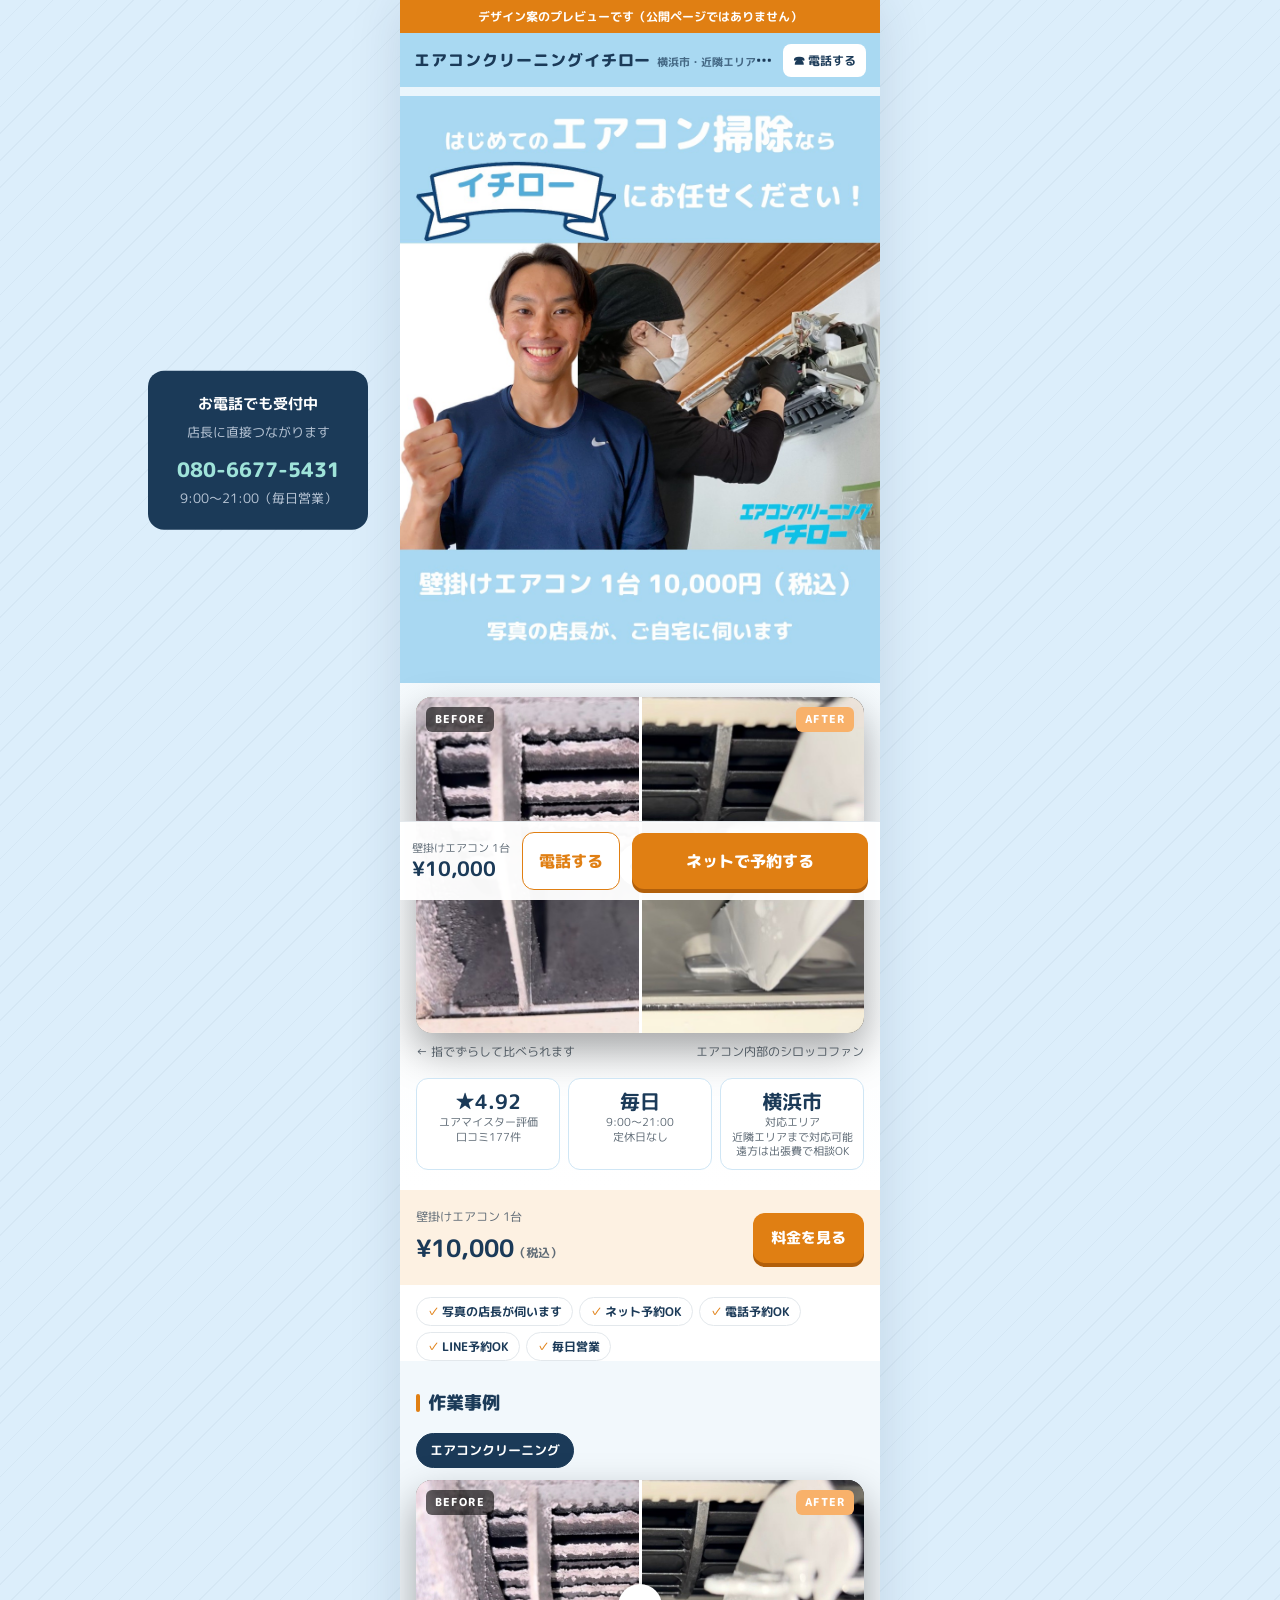
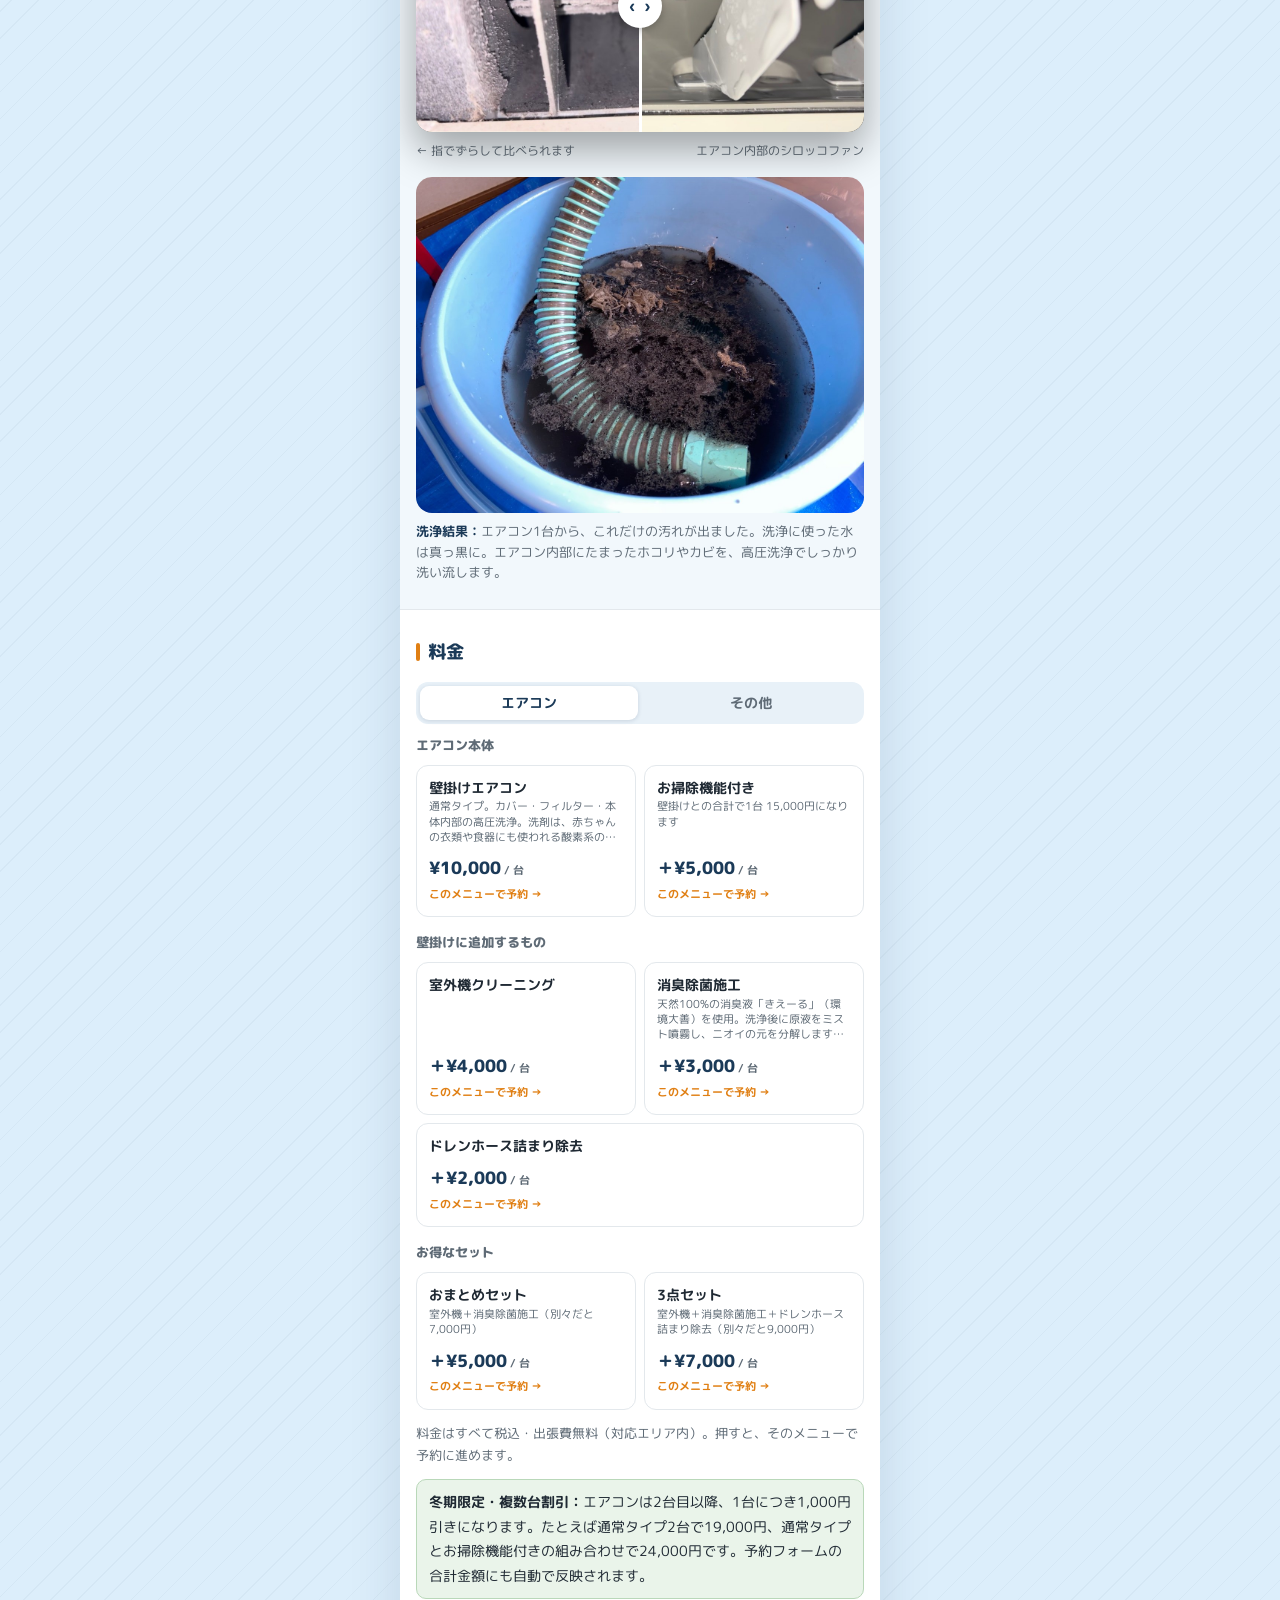
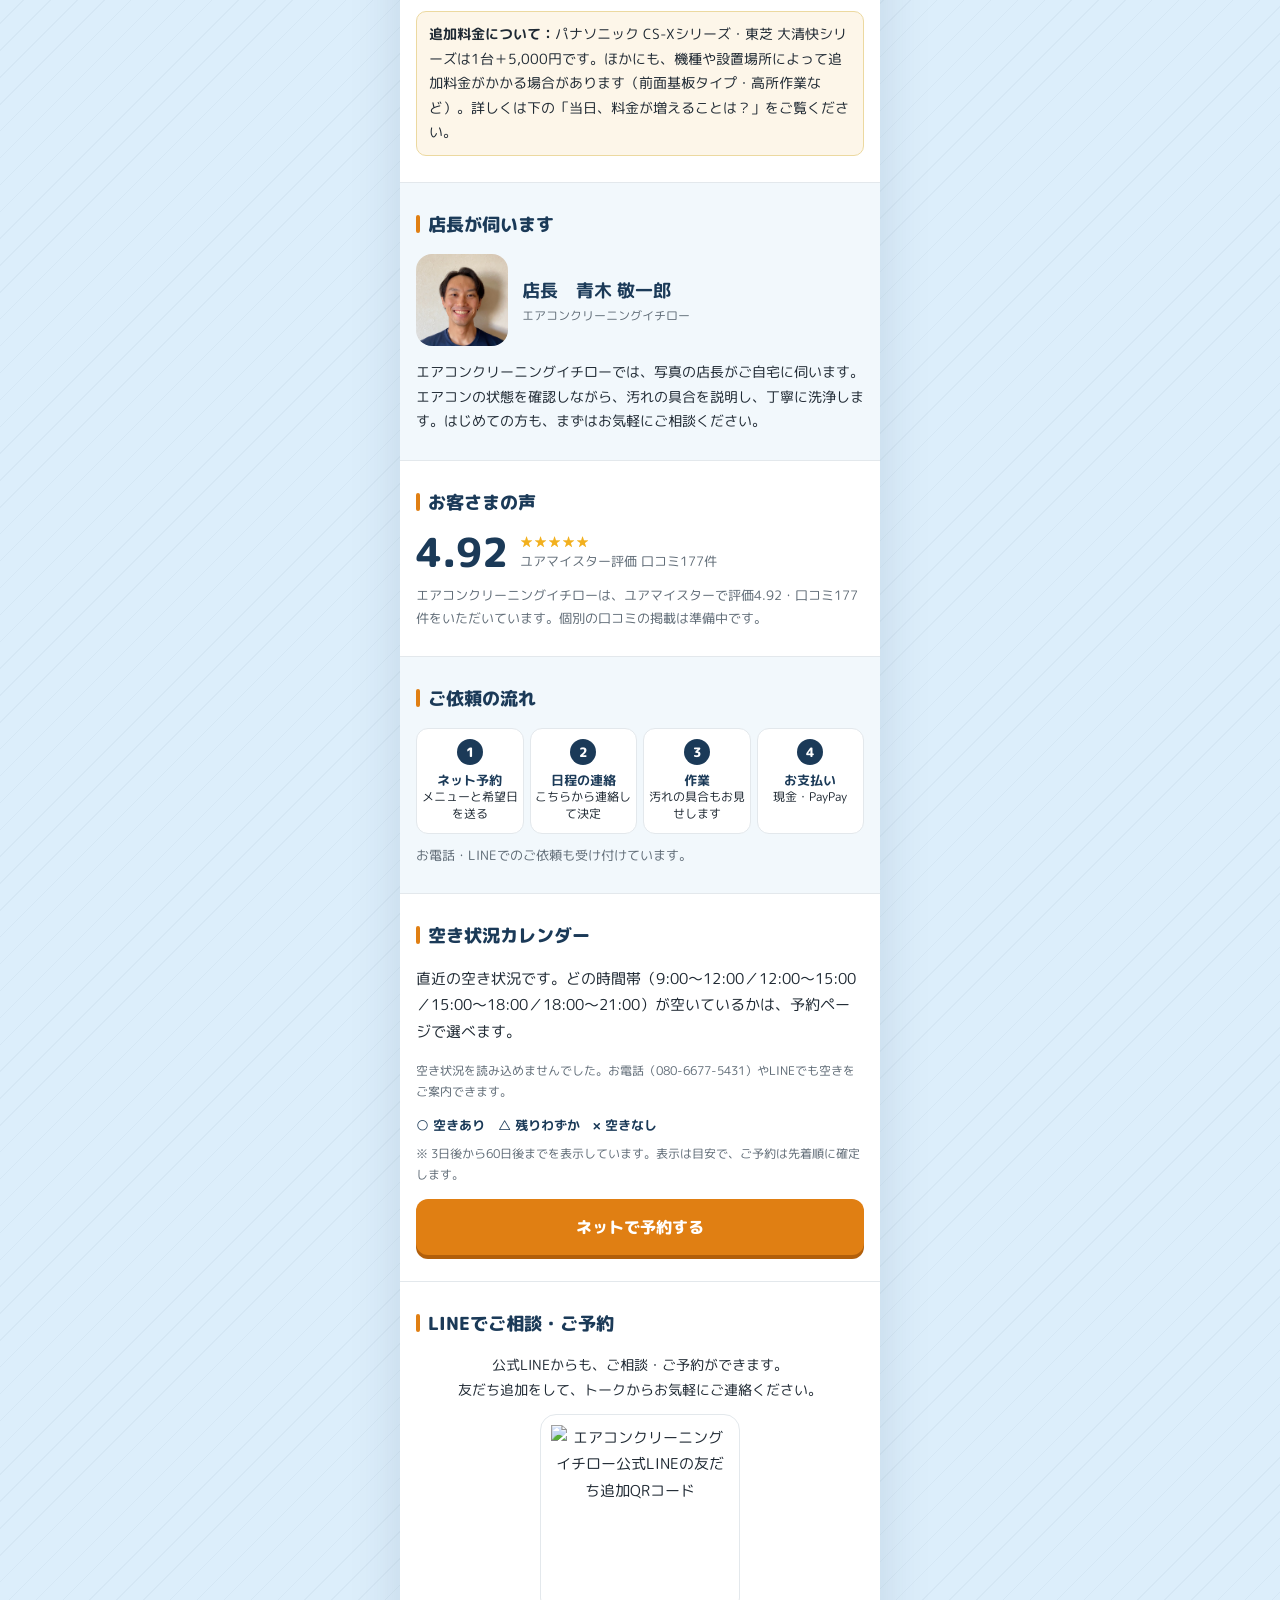
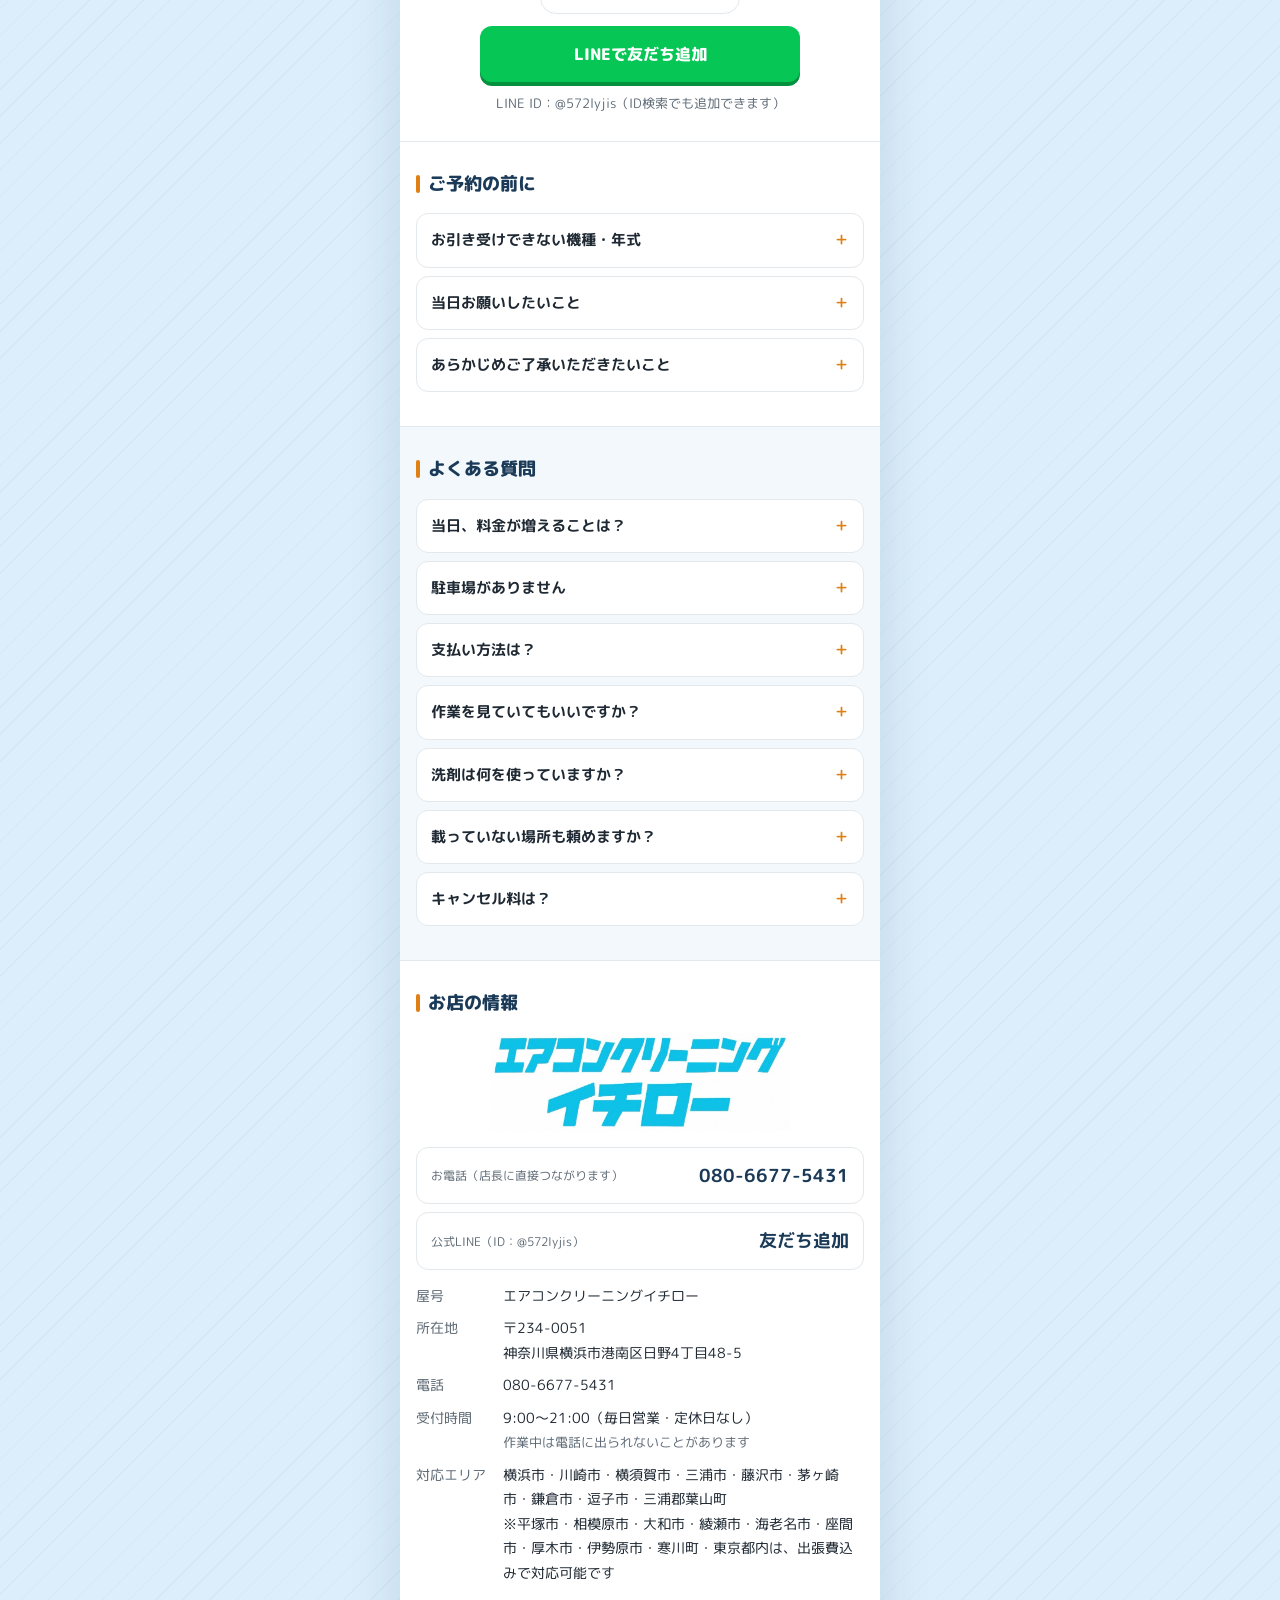
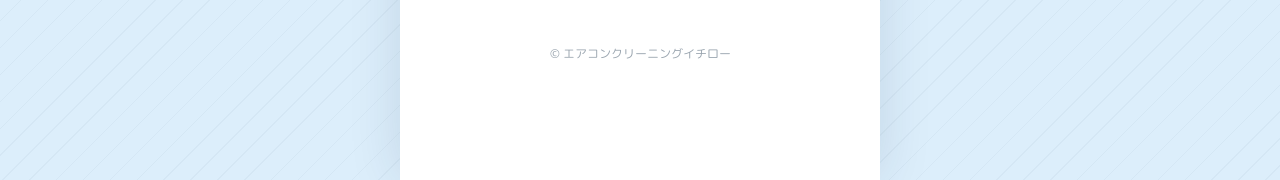
==== draft.html @ 382b8d39 "デザイン案プレビュー（ユアマサムネ配色・縦向きヒーロー）を draft.html として追加" ====
<!DOCTYPE html>
<html lang="ja">
<head>
<!-- Google tag (gtag.js) -->
<script async src="https://www.googletagmanager.com/gtag/js?id=G-LD1ZVN14HT"></script>
<script>
window.dataLayer = window.dataLayer || [];
function gtag(){dataLayer.push(arguments);}
gtag('js', new Date());
gtag('config', 'G-LD1ZVN14HT');
</script>
<meta charset="UTF-8">
<meta name="viewport" content="width=device-width, initial-scale=1, viewport-fit=cover">
<meta name="robots" content="noindex,nofollow">
<title>エアコンクリーニングイチロー｜横浜・川崎・横須賀・三浦・藤沢・茅ヶ崎・鎌倉・逗子・葉山のエアコンクリーニング</title>
<meta name="description" content="横浜市・川崎市・横須賀市・三浦市・藤沢市・茅ヶ崎市・鎌倉市・逗子市・葉山町のエアコンクリーニング。写真の店長がご自宅に伺います。壁掛けエアコン1台 10,000円（税込）。毎日9:00〜21:00、ネット・LINEで予約できます。">
<meta property="og:image" content="images/IMG_6897.jpeg">
<meta name="theme-color" content="#13294b">
<meta name="google-site-verification" content="FY0XHIe1-AtraR64LKxOrfzGZgo2UeiKJ2dPzgIxJ2M">
<script type="application/ld+json">
{"@context":"https://schema.org","@type":"LocalBusiness","name":"エアコンクリーニングイチロー","description":"横浜市を中心に対応するエアコンクリーニング専門店。写真の店長がご自宅に伺います。","url":"https://29keiichi.github.io/29/","telephone":"080-6677-5431","priceRange":"¥10,000〜","address":{"@type":"PostalAddress","postalCode":"234-0051","addressRegion":"神奈川県","addressLocality":"横浜市港南区","streetAddress":"日野4丁目48-5","addressCountry":"JP"},"openingHoursSpecification":{"@type":"OpeningHoursSpecification","dayOfWeek":["Monday","Tuesday","Wednesday","Thursday","Friday","Saturday","Sunday"],"opens":"09:00","closes":"21:00"},"areaServed":["横浜市","川崎市","横須賀市","三浦市","藤沢市","茅ヶ崎市","鎌倉市","逗子市","三浦郡葉山町"],"sameAs":["https://lin.ee/WV8zisH9"]}
</script>
<link rel="stylesheet" href="common.css?v=4">
<style>
/* トップ：さわって比べる「before / after」 */
.top{background:var(--navy);color:#fff;padding:22px 16px 26px;position:relative;overflow:hidden}
.top::before{content:"";position:absolute;width:340px;height:340px;border-radius:50%;background:radial-gradient(circle,rgba(20,163,148,.35),transparent 70%);top:-150px;right:-120px}
.top .kicker{position:relative;display:inline-block;font-size:12px;font-weight:700;color:#9fe3d9;border:1px solid rgba(159,227,217,.5);border-radius:999px;padding:2px 10px;margin:0 0 10px}
.hero-photo{margin:14px 0 4px}
.hero-photo img{width:100%;height:auto;aspect-ratio:1/1;object-fit:cover;display:block;border-radius:16px}
.hero-photo figcaption{margin-top:8px;text-align:center;font-size:13px;font-weight:700;color:#d3dcea}
.top h1.title{font-size:32px;line-height:1.3;margin:2px 0 14px;font-weight:800}
.top h1.title .t1{font-size:19px;font-weight:700;letter-spacing:.05em}
.top h1{position:relative;font-size:27px;line-height:1.35;margin:0 0 8px;letter-spacing:.02em}
.top h1 em{font-style:normal;color:#9fe3d9}
.top .lead{position:relative;font-size:14px;color:#d3dcea;margin:0 0 16px}

.ba{position:relative;border-radius:16px;overflow:hidden;aspect-ratio:4/3;background:#222;user-select:none;touch-action:pan-y;box-shadow:0 18px 40px rgba(0,0,0,.35)}
.ba img{position:absolute;inset:0;width:100%;height:100%;object-fit:cover;pointer-events:none}
.ba .b{clip-path:inset(0 calc(100% - var(--x,50%)) 0 0)}
.ba .knob{position:absolute;top:0;bottom:0;left:var(--x,50%);width:3px;margin-left:-1.5px;background:#fff;pointer-events:none}
.ba .knob::after{content:"‹ ›";position:absolute;top:50%;left:50%;transform:translate(-50%,-50%);width:44px;height:44px;border-radius:50%;background:#fff;color:var(--navy);font-weight:800;font-size:16px;display:grid;place-items:center;box-shadow:0 2px 10px rgba(0,0,0,.3);letter-spacing:2px}
.ba .lb{position:absolute;top:10px;font-size:11px;font-weight:800;letter-spacing:.1em;padding:3px 9px;border-radius:6px;pointer-events:none}
.ba .lb.l{left:10px;background:rgba(0,0,0,.6);color:#fff}
.ba .lb.r{right:10px;background:var(--ac2);color:#fff}
.ba input{position:absolute;inset:0;width:100%;height:100%;opacity:0;cursor:ew-resize;margin:0}
.ba-cap{display:flex;justify-content:space-between;font-size:12px;margin-top:8px;color:#b9c6d6}
.top .ba-cap{color:#b9c6d6}

.stats{position:relative;display:grid;grid-template-columns:repeat(3,minmax(0,1fr));gap:8px;margin-top:16px}
.stats div{background:rgba(255,255,255,.08);border:1px solid rgba(255,255,255,.12);border-radius:12px;padding:10px 6px;text-align:center;font-size:11px;line-height:1.35;color:#d3dcea}
.stats b{display:block;font-size:20px;color:#fff;line-height:1.2;margin-bottom:2px}
.stats b small{font-size:12px}

.quick{display:flex;align-items:center;justify-content:space-between;gap:12px;padding:16px;background:var(--ac-soft)}
.quick .p small{display:block;font-size:12px;color:var(--ink2)}
.quick .p b{font-size:24px;color:var(--navy)}
.quick .p b small{display:inline;font-size:12px;color:var(--ink2);font-weight:600}
.quick a{flex:none;width:auto;padding:12px 18px;font-size:15px}
.tags{display:flex;flex-wrap:wrap;gap:6px;padding:12px 16px 0}
.tags span{font-size:12px;font-weight:700;color:var(--navy);background:#fff;border:1px solid var(--line);border-radius:999px;padding:3px 10px}
.tags span::before{content:"✓ ";color:var(--ac)}

/* 作業事例 */
.cases{display:flex;gap:6px;overflow-x:auto;scrollbar-width:none;margin:0 -16px 12px;padding:0 16px}
.cases::-webkit-scrollbar{display:none}
.cases button{flex:none;border:1px solid var(--line);background:#fff;border-radius:999px;padding:7px 13px;font-size:13px;font-weight:700;cursor:pointer;color:var(--ink2)}
.cases button[aria-selected="true"]{background:var(--navy);border-color:var(--navy);color:#fff}
#caseBox .ba{aspect-ratio:16/9}
.sec .ba-cap{color:var(--ink2)}

/* 洗浄結果の写真 */
.result{margin:16px 0 0}
.result img{width:100%;border-radius:16px}
.result figcaption{font-size:13px;color:var(--ink2);line-height:1.6;margin-top:8px}
.result figcaption b{color:var(--navy)}

/* お店のロゴ（店舗情報） */
.shoplogo{width:min(300px,86%);margin:0 auto 16px}

/* 料金 */
.pgrid{display:grid;grid-template-columns:1fr 1fr;gap:8px}
.pgrid a{display:flex;flex-direction:column;gap:2px;border:1px solid var(--line);border-radius:12px;padding:12px;text-decoration:none;background:#fff;min-width:0}
.pgrid a.wide{grid-column:1/-1}
.pgrid .n{font-weight:700;font-size:14px;line-height:1.4}
.pgrid .d{font-size:11px;color:var(--ink2);line-height:1.4;display:-webkit-box;-webkit-line-clamp:3;-webkit-box-orient:vertical;overflow:hidden}
.pgrid .p{margin-top:auto;padding-top:6px;font-weight:800;font-size:17px;color:var(--navy)}
.pgrid .p small{font-size:11px;color:var(--ink2);font-weight:600}
.pgrid .go{font-size:11px;color:var(--ac);font-weight:700}
.pgroup{font-size:13px;font-weight:800;color:var(--ink2);margin:14px 0 8px}
.pgroup:first-child{margin-top:0}
.pane[hidden]{display:none}

/* 店主 */
.owner{display:flex;gap:14px;align-items:center;margin-bottom:14px}
.owner img{width:92px;height:92px;border-radius:16px;object-fit:cover;object-position:center 30%;flex:none}
.owner b{display:block;font-size:18px;color:var(--navy)}
.owner span{font-size:12px;color:var(--ink2);line-height:1.5;display:block}
.tl{list-style:none;margin:0;padding:0}
.tl li{display:grid;grid-template-columns:4.6em minmax(0,1fr);gap:10px;padding:10px 0;border-bottom:1px dashed var(--line);font-size:14px}
.tl li:last-child{border-bottom:0}
.tl .y{font-weight:800;color:var(--ac);font-size:13px}
.why{margin-top:12px;background:#fff;border-left:4px solid var(--ac);border-radius:0 10px 10px 0;padding:12px 14px;font-size:14px}
.why b{display:block;color:var(--navy);margin-bottom:4px}
.clients{display:flex;flex-wrap:wrap;gap:6px;margin-top:10px}
.clients span{font-size:12px;background:#fff;border:1px solid var(--line);border-radius:6px;padding:4px 8px}

/* 口コミ */
.rv-sum{display:flex;align-items:center;gap:12px;margin-bottom:12px}
.rv-sum .big{font-size:40px;font-weight:800;color:var(--navy);line-height:1}
.rv-sum .muted{line-height:1.5}
.rv{border:1px solid var(--line);border-radius:14px;padding:14px;margin-bottom:10px;background:#fff}
.rv .who{display:flex;justify-content:space-between;font-size:12px;color:var(--ink2);margin-bottom:4px}
.rv p{margin:0;font-size:14px}
.rv.more-rv{display:none}
.show-all .rv.more-rv{display:block}
.btn-more{display:block;width:100%;background:#fff;border:1px solid var(--line);border-radius:12px;padding:12px;font-weight:700;color:var(--navy);cursor:pointer}

.flow{display:grid;grid-template-columns:repeat(4,minmax(0,1fr));gap:6px;list-style:none;margin:0;padding:0;counter-reset:f}
.flow li{counter-increment:f;text-align:center;font-size:12px;line-height:1.4;background:#fff;border:1px solid var(--line);border-radius:12px;padding:10px 4px}
.flow li::before{content:counter(f);display:grid;place-items:center;width:26px;height:26px;margin:0 auto 6px;border-radius:50%;background:var(--navy);color:#fff;font-weight:800;font-size:13px}
.flow b{display:block;font-size:13px;color:var(--navy)}
.flow-note{font-size:13px;color:var(--ink2);margin:10px 0 0}

details.acc{border:1px solid var(--line);border-radius:12px;margin-bottom:8px;padding:0 14px;background:#fff}
details.acc summary{cursor:pointer;font-weight:700;padding:13px 0;list-style:none;display:flex;justify-content:space-between;gap:8px}
details.acc summary::-webkit-details-marker{display:none}
details.acc summary::after{content:"＋";color:var(--ac)}
details.acc[open] summary::after{content:"－"}
details.acc .in{padding:0 0 12px;font-size:14px}
details.acc ul{margin:.3em 0;padding-left:1.2em}
details.acc p{margin:0 0 .5em}

table.cancel{width:100%;border-collapse:collapse;font-size:14px}
table.cancel td{padding:8px 0;border-bottom:1px solid var(--line)}
table.cancel td:last-child{text-align:right;font-weight:700}

.contact{display:grid;gap:8px;margin-bottom:14px}
.contact a{display:flex;justify-content:space-between;align-items:center;border:1px solid var(--line);border-radius:12px;padding:12px 14px;text-decoration:none;background:#fff}
.contact a b{font-size:18px;color:var(--navy)}
.contact a span{font-size:12px;color:var(--ink2)}
dl.info{display:grid;grid-template-columns:5.5em minmax(0,1fr);gap:8px 10px;margin:0;font-size:14px}
dl.info dt{color:var(--ink2)}
dl.info dd{margin:0}

/* LINE */
.linebox{text-align:center}
.linebox p{font-size:14px;margin:0 0 12px}
.linebox .qr{width:200px;height:200px;margin:0 auto 12px;background:#fff;border:1px solid var(--line);border-radius:16px;padding:10px}
.linebox .qr img{width:100%;height:100%}
.btn-line{display:flex;align-items:center;justify-content:center;background:#06c755;color:#fff;border-radius:12px;padding:14px 16px;font-size:16px;font-weight:800;text-decoration:none;box-shadow:0 4px 0 #04913d;max-width:320px;margin:0 auto}
.btn-line:active{transform:translateY(2px);box-shadow:0 2px 0 #04913d}
.linebox .lineid{margin:10px 0 0;font-size:13px;color:var(--ink2)}
.foot{padding:20px 16px;text-align:center;font-size:12px;color:var(--ink3)}
/* 空き状況カレンダー */
.avcal{display:grid;gap:20px}
.avcal .m h3{font-size:15px;margin:0 0 8px;color:var(--navy)}
.avcal table{width:100%;border-collapse:collapse;table-layout:fixed;font-size:13px}
.avcal th,.avcal td{border:1px solid var(--line);text-align:center;padding:4px 0 5px}
.avcal th{background:#f2f5f9;color:var(--ink2);font-weight:700;font-size:11px;padding:3px 0}
.avcal th.sun{color:#c0392b}
.avcal th.sat{color:#2456a6}
.avcal td .d{display:block;font-size:11px;color:var(--ink2);line-height:1.2}
.avcal td .s{display:block;font-size:15px;font-weight:800;line-height:1.3}
.avcal td.ok .s{color:#0e9488}
.avcal td.few .s{color:#d97706}
.avcal td.full{background:#f5f6f8}
.avcal td.full .s{color:#b6bec9}
.avcal td.out .s{color:#d3dae2}
.avcal td.today{box-shadow:inset 0 0 0 2px var(--navy)}
.avail-legend{font-size:13px;font-weight:700;color:var(--navy);margin:12px 0 0}
.avail-note{font-size:12px;color:var(--ink2);margin:6px 0 0}
#avail .btn{margin-top:14px}
</style>

<link rel="preconnect" href="https://fonts.googleapis.com">
<link href="https://fonts.googleapis.com/css2?family=M+PLUS+Rounded+1c:wght@500;700;800&display=swap" rel="stylesheet">
<style>
/* ===== デザイン案：ユアマイスターのサムネに合わせた配色 ===== */
:root{--ac:#e07f13;--ac2:#f8b16a;--ac-soft:#fdf1e2;--navy:#1b3a58}
body{font-family:"M PLUS Rounded 1c","Hiragino Maru Gothic ProN","Hiragino Sans","Hiragino Kaku Gothic ProN","Noto Sans JP",sans-serif;background:#dceefb repeating-linear-gradient(135deg,transparent 0 18px,rgba(27,58,88,.04) 18px 19px)}
.bar{background:#a9d9f2;color:#1b3a58}
.bar .shop small{color:#1b3a58;opacity:.7}
.bar .tel{background:#fff;color:#1b3a58}
.draft-note{background:#e07f13;color:#fff;text-align:center;font-size:12px;font-weight:700;padding:6px 10px}
.top{background:linear-gradient(#eaf5fc,#fff);color:#1f2933;padding:0 16px 20px}
.top::before{display:none}
.hero-img{display:block;width:calc(100% + 32px);max-width:none;margin:0 -16px 14px}
.sr-only{position:absolute;width:1px;height:1px;overflow:hidden;clip:rect(0 0 0 0);white-space:nowrap}
.top .ba-cap{color:#5f6b76}
.stats div{background:#fff;border:1px solid #cfe6f5;color:#5f6b76}
.stats b{color:#1b3a58}
.btn{box-shadow:0 4px 0 #b25f0a}
.btn:active{box-shadow:0 2px 0 #b25f0a}
.btn.line{color:var(--ac);border-color:var(--ac)}
.sec.tint{background:#f2f8fc}
.chips{background:#e8f1f8}
.avcal td.ok .s{color:#e07f13}
.avcal td.today{box-shadow:inset 0 0 0 2px #e07f13}
</style>
</head>
<body>
<div class="app">
  <div class="draft-note">デザイン案のプレビューです（公開ページではありません）</div>
  <header class="bar">
    <a class="shop" href="index.html">エアコンクリーニングイチロー<small>横浜市・近隣エリアまで対応可能</small></a>
    <a class="tel" href="tel:08066775431">☎ 電話する</a>
  </header>

  <section class="top">
    <h1 class="sr-only">エアコンクリーニングは、イチローにおまかせ！</h1>
    <img class="hero-img" src="[data-uri]" alt="はじめてのエアコン掃除なら、イチローにお任せください！ 壁掛けエアコン1台10,000円（税込）" width="1080" height="1320">
    <div class="ba" id="heroBa">
      <img src="images/IMG_6889.jpeg" alt="クリーニング後のエアコン内部（シロッコファン）" width="1206" height="678">
      <img class="b" src="images/IMG_6888.jpeg" alt="クリーニング前のエアコン内部（シロッコファン）" width="1206" height="678">
      <span class="lb l">BEFORE</span><span class="lb r">AFTER</span>
      <span class="knob"></span>
      <input type="range" min="0" max="100" value="50" aria-label="洗う前と後を比べる">
    </div>
    <div class="ba-cap"><span>← 指でずらして比べられます</span><span>エアコン内部のシロッコファン</span></div>
    <div class="stats">
      <div><b>★4.92</b>ユアマイスター評価<br>口コミ177件</div>
      <div><b>毎日</b>9:00〜21:00<br>定休日なし</div>
      <div><b>横浜市</b>対応エリア<br>近隣エリアまで対応可能<br>遠方は出張費で相談OK</div>
    </div>
  </section>

  <div class="quick">
    <div class="p"><small>壁掛けエアコン 1台</small><b>¥10,000<small>（税込）</small></b></div>
    <a class="btn" href="#price">料金を見る</a>
  </div>
  <div class="tags"><span>写真の店長が伺います</span><span>ネット予約OK</span><span>電話予約OK</span><span>LINE予約OK</span><span>毎日営業</span></div>

  <section class="sec tint">
    <h2>作業事例</h2>
    <div class="cases" role="tablist" id="cases"></div>
    <div id="caseBox"></div>
    <figure class="result">
      <img src="images/IMG_6890.jpeg" alt="エアコン1台の洗浄で出た汚れた水" width="1206" height="905" loading="lazy">
      <figcaption><b>洗浄結果：</b>エアコン1台から、これだけの汚れが出ました。洗浄に使った水は真っ黒に。エアコン内部にたまったホコリやカビを、高圧洗浄でしっかり洗い流します。</figcaption>
    </figure>
  </section>

  <section class="sec" id="price">
    <h2>料金</h2>
    <div class="chips" role="tablist" id="pchips"></div>
    <div id="plists"></div>
    <p class="muted" style="margin:12px 0 0">料金はすべて税込・出張費無料（対応エリア内）。押すと、そのメニューで予約に進めます。</p>
    <p style="margin:12px 0 0;padding:10px 12px;background:#eaf4ea;border:1px solid #b9d8b9;border-radius:10px;font-size:14px"><b>冬期限定・複数台割引：</b>エアコンは2台目以降、1台につき1,000円引きになります。たとえば通常タイプ2台で19,000円、通常タイプとお掃除機能付きの組み合わせで24,000円です。予約フォームの合計金額にも自動で反映されます。</p>
    <p style="margin:12px 0 0;padding:10px 12px;background:#fdf6e9;border:1px solid #ecd9a0;border-radius:10px;font-size:14px"><b>追加料金について：</b>パナソニック CS-Xシリーズ・東芝 大清快シリーズは1台＋5,000円です。ほかにも、機種や設置場所によって追加料金がかかる場合があります（前面基板タイプ・高所作業など）。詳しくは下の「当日、料金が増えることは？」をご覧ください。</p>
  </section>

  <section class="sec tint">
    <h2>店長が伺います</h2>
    <div class="owner">
      <img src="images/IMG_6887.jpeg" alt="店長・青木敬一郎の顔写真" width="900" height="1200" loading="lazy">
      <div><b>店長　青木 敬一郎</b><span>エアコンクリーニングイチロー</span></div>
    </div>
    <p style="margin:0;font-size:14px">エアコンクリーニングイチローでは、写真の店長がご自宅に伺います。エアコンの状態を確認しながら、汚れの具合を説明し、丁寧に洗浄します。はじめての方も、まずはお気軽にご相談ください。</p>
  </section>

  <section class="sec">
    <h2>お客さまの声</h2>
    <div class="rv-sum"><span class="big">4.92</span><div class="muted"><span class="stars">★★★★★</span><br>ユアマイスター評価 口コミ177件</div></div>
    <p class="muted" style="margin:0">エアコンクリーニングイチローは、ユアマイスターで評価4.92・口コミ177件をいただいています。個別の口コミの掲載は準備中です。</p>
  </section>

  <section class="sec tint">
    <h2>ご依頼の流れ</h2>
    <ol class="flow">
      <li><b>ネット予約</b>メニューと希望日を送る</li>
      <li><b>日程の連絡</b>こちらから連絡して決定</li>
      <li><b>作業</b>汚れの具合もお見せします</li>
      <li><b>お支払い</b>現金・PayPay</li>
    </ol>
    <p class="flow-note">お電話・LINEでのご依頼も受け付けています。</p>
  </section>
  <section class="sec" id="avail">
    <h2>空き状況カレンダー</h2>
    <p>直近の空き状況です。どの時間帯（9:00〜12:00／12:00〜15:00／15:00〜18:00／18:00〜21:00）が空いているかは、予約ページで選べます。</p>
    <div id="availCal"><p class="avail-note">空き状況を読み込んでいます…</p></div>
    <p class="avail-legend">○ 空きあり　△ 残りわずか　× 空きなし</p>
    <p class="avail-note">※ 3日後から60日後までを表示しています。表示は目安で、ご予約は先着順に確定します。</p>
    <a class="btn" href="yoyaku.html">ネットで予約する</a>
  </section>


  <section class="sec">
    <h2>LINEでご相談・ご予約</h2>
    <div class="linebox">
      <p>公式LINEからも、ご相談・ご予約ができます。<br>友だち追加をして、トークからお気軽にご連絡ください。</p>
      <div class="qr"><img src="https://qr-official.line.me/gs/M_572lyjis_GW.png" alt="エアコンクリーニングイチロー公式LINEの友だち追加QRコード" width="360" height="360" loading="lazy"></div>
      <a class="btn-line" href="https://lin.ee/WV8zisH9" target="_blank" rel="noopener">LINEで友だち追加</a>
      <p class="lineid">LINE ID：@572lyjis（ID検索でも追加できます）</p>
    </div>
  </section>

  <section class="sec">
    <h2>ご予約の前に</h2>
    <details class="acc"><summary>お引き受けできない機種・年式</summary><div class="in">
      <p>製造から9年以上たったエアコンは、損害保険の対象外で部品の製造も終わっているため、保証の対象外になります。エアコンの真下のシールで、メーカー・型式・製造年をご確認ください。</p>
      <p>次の機種はお断りしています。</p>
      <!-- 写真一覧は images/ng-grid.jpg のアップロード後に有効化する -->
      <ul><li>富士通ゼネラル ノクリア AS-Xシリーズ（サイドファン付き）</li><li>三菱 霧ヶ峰 FZシリーズ</li><li>シャープ エアレスト</li><li>シャープ AY-Z／Wシリーズ、そのほかのシャープ機種（※要確認）</li><li>窓用エアコン</li><li>壁埋め込みタイプ</li><li>床置きタイプ</li><li>天井埋込タイプ</li><li>天井吊下げタイプ</li><li>コーナーエアコン</li><li>製造から18年以上たったエアコン</li></ul>
      <p class="muted" style="margin:8px 0 0">※シャープは型番が多く、対応できない機種もあるため、シャープ製のエアコンはご予約の前に型番をお知らせください。型番によっては対応できる場合があります。</p>
    </div></details>
    <details class="acc"><summary>当日お願いしたいこと</summary><div class="in"><ul>
      <li><b>電気・水道</b>をお借りします。</li>
      <li><b>お風呂場</b>：外したカバーなどのパーツを洗うため、お借りします。</li>
      <li><b>洗面台</b>：タオルを濡らしたり、手を洗うのに使わせてください。</li>
      <li><b>トイレ</b>：洗浄後の汚水を流させていただきます。</li>
      <li>お風呂場がない場合は、<b>外のシャワー付きホース</b>などでパーツを洗わせていただきます。</li>
      <li>エアコンの下に作業スペースが必要です。家具や荷物は前もって動かしておいてください。</li>
      <li>高い所のエアコンは足場が必要なので、予約のときにお知らせください。</li>
      <li>お掃除機能付きエアコンは、必ず事前にお知らせください。</li>
      <li><b>お掃除機能付きの右側スペース</b>：基板の配線を外すため、本体の右側に10cmほどのスペースが必要です。スペースが足りない場合は、できる範囲での作業になることがあります。心配な場合は、ご予約のときにご相談ください。</li>
    </ul></div></details>
    <details class="acc"><summary>あらかじめご了承いただきたいこと</summary><div class="in"><ul>
      <li>取り外しや動作確認ができない、異音・故障があるなどの場合は、作業できないことがあります。</li>
      <li>設備の劣化などで、塗装がはがれる場合があります。</li>
      <li>変色や染みこんだ汚れは、完全に落とせない場合があります。</li>
      <li>漆喰や土壁のお部屋は、養生をしても壁に汚れが付いてしまう可能性があるため、原則としてお受けしていません。汚れても構わないという場合に限り対応いたしますので、ご予約のときにお知らせください。</li>
      <li>配管が壁や天井の内部に埋め込まれている「隠蔽配管」のエアコンや、排水（ドレン）の経路が長いエアコンは、配管の状態を目で確認することができないため、対応できるかどうかはエアコンの状況によって変わります。ご予約の前に、まずはご相談ください。なお、クリーニング後に水漏れが起きたり、もともとの水漏れの症状が強くなったりする可能性があり、水漏れの改善を目的とした対応はお受けしておりません。</li>
    </ul></div></details>
  </section>

  <section class="sec tint">
    <h2>よくある質問</h2>
    <details class="acc"><summary>当日、料金が増えることは？</summary><div class="in">はい、場合によってはあります。いずれも作業の前に必ずご説明し、了承いただいてから作業します。<ul><li>ご予約のとき通常タイプだったエアコンが、現地でお掃除機能付きとわかった場合：差額の＋5,000円</li><li>高所作業（床からエアコンの底面まで2.3m以上）：＋4,000円</li><li>特殊機種の場合：1台＋5,000円（パナソニック CS-Xシリーズ・東芝 大清快シリーズなど。条件が重なっても、追加は1台につき5,000円まで）</li></ul>気になる場合は、ご予約のときに型番や設置場所をお知らせください。</div></details>
    <details class="acc"><summary>駐車場がありません</summary><div class="in">近くの有料パーキングを使いますので、その代金のご負担をお願いします。</div></details>
    <details class="acc"><summary>支払い方法は？</summary><div class="in">現金とPayPayが使えます。</div></details>
    <details class="acc"><summary>作業を見ていてもいいですか？</summary><div class="in">はい。どこが汚れているか、どう洗うかを説明しながら作業します。</div></details>
    <details class="acc"><summary>洗剤は何を使っていますか？</summary><div class="in">エアコン本体は、酸素と酵素の力で汚れを分解するエコ洗剤で洗います。成分は過炭酸ソーダで、赤ちゃんの衣類や食器にも使われるものです。界面活性剤や塩素系漂白剤は使いません。仕上げの消臭除菌には、天然100%の消臭液「きえーる」（環境大善）を使います。</div></details>
    <details class="acc"><summary>載っていない場所も頼めますか？</summary><div class="in">状況をお聞きして、できるかどうか判断し、お見積もりします。お気軽にご相談ください。</div></details>
    <details class="acc"><summary>キャンセル料は？</summary><div class="in">
      <table class="cancel">
        <tr><td>作業日の5日前まで</td><td>無料</td></tr>
        <tr><td>4〜2日前</td><td>料金の25%</td></tr>
        <tr><td>前日</td><td>料金の50%</td></tr>
        <tr><td>当日</td><td>料金の100%</td></tr>
      </table>
      <p class="muted" style="margin:8px 0 0">作業日が決まってから48時間以内なら、キャンセル料はかかりません。</p>
    </div></details>
  </section>

  <section class="sec">
    <h2>お店の情報</h2>
    <img class="shoplogo" src="images/IMG_6891.jpeg" alt="エアコンクリーニングイチローのロゴ" width="1014" height="331" loading="lazy">
    <div class="contact">
      <a href="tel:08066775431"><span>お電話（店長に直接つながります）</span><b>080-6677-5431</b></a>
      <a href="https://lin.ee/WV8zisH9" target="_blank" rel="noopener"><span>公式LINE（ID：@572lyjis）</span><b>友だち追加</b></a>
    </div>
    <dl class="info">
      <dt>屋号</dt><dd>エアコンクリーニングイチロー</dd>
      <dt>所在地</dt><dd>〒234-0051<br>神奈川県横浜市港南区日野4丁目48-5</dd>
      <dt>電話</dt><dd>080-6677-5431</dd>
      <dt>受付時間</dt><dd>9:00〜21:00（毎日営業・定休日なし）<br><span class="muted">作業中は電話に出られないことがあります</span></dd>
      <dt>対応エリア</dt><dd>横浜市・川崎市・横須賀市・三浦市・藤沢市・茅ヶ崎市・鎌倉市・逗子市・三浦郡葉山町<br>※平塚市・相模原市・大和市・綾瀬市・海老名市・座間市・厚木市・伊勢原市・寒川町・東京都内は、出張費込みで対応可能です</dd>
    </dl>
  </section>

  <p class="foot">© エアコンクリーニングイチロー</p>

  <div class="cta">
    <div class="sum"><small>壁掛けエアコン 1台</small><b>¥10,000</b></div>
    <a class="btn line tel" href="tel:08066775431">電話する</a>
    <a class="btn" href="yoyaku.html">ネットで予約する</a>
  </div>
</div>

<aside class="side">
  <b>お電話でも受付中</b>
  <span class="muted">店長に直接つながります</span>
  <a class="num" href="tel:08066775431">080-6677-5431</a>
  <span class="muted">9:00〜21:00（毎日営業）</span>
</aside>

<script src="menu.js?v=5"></script>
<script>
// before / after を指でずらして比べる
function slider(box){
  const r = box.querySelector("input");
  const set = () => box.style.setProperty("--x", r.value + "%");
  r.addEventListener("input", set); set();
}
slider(document.getElementById("heroBa"));

// 作業事例
const CASES = [
  { k: "fan", name: "エアコンクリーニング", cap: "エアコン内部のシロッコファン", w: 1206, h: 678 }
];
(() => {
  const tabs = document.getElementById("cases"), box = document.getElementById("caseBox");
  const show = c => {
    tabs.querySelectorAll("button").forEach(b => b.setAttribute("aria-selected", b.dataset.k === c.k));
    box.innerHTML = '<div class="ba" style="aspect-ratio:' + c.w + '/' + c.h + '">'
      + '<img src="images/IMG_6889.jpeg" alt="' + c.cap + '（作業後）" loading="lazy">'
      + '<img class="b" src="images/IMG_6888.jpeg" alt="' + c.cap + '（作業前）" loading="lazy">'
      + '<span class="lb l">BEFORE</span><span class="lb r">AFTER</span><span class="knob"></span>'
      + '<input type="range" min="0" max="100" value="50" aria-label="' + c.cap + 'の作業前と後を比べる"></div>'
      + '<div class="ba-cap"><span>← 指でずらして比べられます</span><span>' + c.cap + '</span></div>';
    slider(box.querySelector(".ba"));
  };
  CASES.forEach(c => {
    const b = document.createElement("button");
    b.type = "button"; b.dataset.k = c.k; b.setAttribute("role", "tab"); b.textContent = c.name;
    b.addEventListener("click", () => show(c));
    tabs.appendChild(b);
  });
  show(CASES[0]);
})();

// 料金（カテゴリーボタンで切りかえ）
(() => {
  const chips = document.getElementById("pchips"), lists = document.getElementById("plists");
  Object.entries(MENU).forEach(([cat, c], i) => {
    const b = document.createElement("button");
    b.type = "button"; b.className = "chip"; b.setAttribute("role", "tab");
    b.setAttribute("aria-selected", i === 0); b.dataset.cat = cat; b.textContent = c.name;
    chips.appendChild(b);
    const div = document.createElement("div");
    div.className = "pane"; div.dataset.cat = cat; div.hidden = i > 0;
    div.innerHTML = c.groups.map(g => '<p class="pgroup">' + g.title + '</p><div class="pgrid">' + g.items.map((it, n) =>
      '<a href="yoyaku.html?add=' + it.k + '"' + (n === g.items.length - 1 && g.items.length % 2 ? ' class="wide"' : '') + '><span class="n">' + it.name + '</span>'
      + (it.desc ? '<span class="d">' + it.desc + '</span>' : '')
      + '<span class="p">' + (it.check ? "ご相談" : (it.add ? "＋" : "") + yen(it.price) + '<small> / ' + it.unit + '</small>') + '</span>'
      + '<span class="go">このメニューで予約 →</span></a>').join("") + '</div>').join("");
    lists.appendChild(div);
  });
  chips.addEventListener("click", e => {
    const b = e.target.closest(".chip"); if (!b) return;
    chips.querySelectorAll(".chip").forEach(x => x.setAttribute("aria-selected", x === b));
    lists.querySelectorAll(".pane").forEach(p => p.hidden = p.dataset.cat !== b.dataset.cat);
  });
})();

</script>
<script>
(function(){
  var GAS = "https://script.google.com/macros/s/AKfycbwiYjpTAXdnbRfKiSw6sJdOprQRbnMi53adVfIQ8TBte-sny2HT_g6HxTQN8z3J-NfKBw/exec";
  var wrap = document.getElementById('availCal');
  if (!wrap) return;
  function pad(n){ return (n < 10 ? '0' : '') + n; }
  function keyOf(d){ return d.getFullYear() + '-' + pad(d.getMonth() + 1) + '-' + pad(d.getDate()); }
  function render(days){
    var keys = Object.keys(days).sort();
    if (!keys.length) throw new Error('empty');
    var fp = keys[0].split('-'), lp = keys[keys.length - 1].split('-');
    var start = new Date(+fp[0], +fp[1] - 1, 1), end = new Date(+lp[0], +lp[1] - 1, 1);
    var todayK = keyOf(new Date());
    var html = '<div class="avcal">';
    var cur = new Date(start);
    while (cur <= end) {
      var y = cur.getFullYear(), m = cur.getMonth();
      html += '<div class="m"><h3>' + y + '年' + (m + 1) + '月</h3><table><tr><th class="sun">日</th><th>月</th><th>火</th><th>水</th><th>木</th><th>金</th><th class="sat">土</th></tr><tr>';
      var firstDow = new Date(y, m, 1).getDay(), dim = new Date(y, m + 1, 0).getDate(), col = 0, i, d;
      for (i = 0; i < firstDow; i++) { html += '<td class="out"></td>'; col++; }
      for (d = 1; d <= dim; d++) {
        if (col === 7) { html += '</tr><tr>'; col = 0; }
        var k = y + '-' + pad(m + 1) + '-' + pad(d), v = days[k], cls = 'out', s = '−';
        if (v) {
          var open = 0;
          v.forEach(function(b){ if (!b) open++; });
          if (open === 0) { cls = 'full'; s = '×'; }
          else if (open >= 3) { cls = 'ok'; s = '○'; }
          else { cls = 'few'; s = '△'; }
        }
        if (k === todayK) cls += ' today';
        html += '<td class="' + cls + '"><span class="d">' + d + '</span><span class="s">' + s + '</span></td>';
        col++;
      }
      while (col < 7) { html += '<td class="out"></td>'; col++; }
      html += '</tr></table></div>';
      cur = new Date(y, m + 1, 1);
    }
    wrap.innerHTML = html + '</div>';
  }
  fetch(GAS + '?mode=slots').then(function(r){ return r.json(); }).then(function(j){
    if (j && j.ok && j.days) render(j.days); else throw new Error('bad');
  }).catch(function(){
    wrap.innerHTML = '<p class="avail-note">空き状況を読み込めませんでした。お電話（080-6677-5431）やLINEでも空きをご案内できます。</p>';
  });
})();
</script>
</body>
</html>
---- common.css ----
/* スマホの画面をそのまま、パソコンでも真ん中に出す作り */
:root{
  --ac:#0f7c74;--ac2:#14a394;--ac-soft:#e7f5f3;--navy:#13294b;--gold:#b8892d;
  --ink:#1f2933;--ink2:#5f6b76;--ink3:#9aa5af;--line:#e3e8ec;--bg:#e8eef2;--card:#fff;
  --star:#f2b01e;--ok:#1f8a5b;--ng:#c8402b;
  --app:480px;
}
*{box-sizing:border-box}
html{-webkit-text-size-adjust:100%}
body{margin:0;color:var(--ink);font-family:"Hiragino Sans","Hiragino Kaku Gothic ProN","Noto Sans JP","Yu Gothic UI","Meiryo",system-ui,sans-serif;font-size:15px;line-height:1.75;
  background:var(--bg) repeating-linear-gradient(135deg,transparent 0 18px,rgba(19,41,75,.035) 18px 19px)}
img{max-width:100%;height:auto;display:block}
a{color:inherit}
button{font-family:inherit}

.app{max-width:var(--app);margin:0 auto;background:#fff;min-height:100vh;box-shadow:0 0 50px rgba(19,41,75,.12);padding-bottom:84px;position:relative;overflow-x:hidden}

/* 上の帯 */
.bar{position:sticky;top:0;z-index:20;background:var(--navy);color:#fff;height:54px;display:flex;align-items:center;gap:10px;padding:0 14px}
.bar .back{width:36px;height:36px;border-radius:50%;display:grid;place-items:center;text-decoration:none;font-size:22px;color:#fff;flex:none}
.bar .shop{font-weight:800;font-size:16px;letter-spacing:.06em;text-decoration:none;flex:1;min-width:0;white-space:nowrap;overflow:hidden;text-overflow:ellipsis}
.bar .shop small{font-weight:600;color:#9fe3d9;font-size:11px;margin-left:6px;letter-spacing:0}
.bar .tel{flex:none;display:flex;align-items:center;gap:4px;text-decoration:none;font-size:12px;font-weight:700;color:var(--navy);background:#fff;border-radius:8px;padding:6px 10px}

/* 下の帯（予約ボタン） */
.cta{position:fixed;bottom:0;left:50%;transform:translateX(-50%);width:100%;max-width:var(--app);z-index:30;background:rgba(255,255,255,.97);border-top:1px solid var(--line);padding:10px 12px calc(10px + env(safe-area-inset-bottom));display:flex;align-items:center;gap:12px}
.cta .sum{flex:none;line-height:1.2}
.cta .sum small{display:block;font-size:11px;color:var(--ink2)}
.cta .sum b{font-size:20px;color:var(--navy)}
.cta .btn{flex:1;white-space:nowrap}
.cta .btn.tel{flex:none;width:auto}
.btn{display:flex;align-items:center;justify-content:center;gap:6px;background:var(--ac);color:#fff;border:0;border-radius:12px;padding:14px 16px;font-size:16px;font-weight:800;text-decoration:none;cursor:pointer;width:100%;box-shadow:0 4px 0 #0a5d57}
.btn:active{transform:translateY(2px);box-shadow:0 2px 0 #0a5d57}
.btn:disabled{background:#8cc9c2;box-shadow:none;cursor:default}
.btn.line{background:#fff;color:var(--ac);border:1.5px solid var(--ac);box-shadow:none}

/* 区切りのあるかたまり */
.sec{padding:26px 16px}
.sec + .sec{border-top:1px solid var(--line)}
.sec.tint{background:#f5f8fa}
.sec h2{font-size:18px;margin:0 0 14px;font-weight:800;display:flex;align-items:center;gap:8px;color:var(--navy)}
.sec h2::before{content:"";width:4px;height:18px;border-radius:2px;background:var(--ac)}
.muted{color:var(--ink2);font-size:13px}
.stars{color:var(--star);letter-spacing:1px}

/* カテゴリーボタン（横並びの切りかえ） */
.chips{display:flex;background:#eef2f5;border-radius:12px;padding:4px;gap:4px;margin:0 0 10px}
.chip{flex:1;border:0;background:transparent;border-radius:9px;padding:8px 6px;font-size:14px;font-weight:700;cursor:pointer;color:var(--ink2);line-height:1.3;text-align:center}
.chip small{display:block;font-size:11px;font-weight:600}
.chip[aria-selected="true"]{background:#fff;color:var(--navy);box-shadow:0 1px 4px rgba(19,41,75,.15)}
.chip[aria-selected="true"] small{color:var(--ac)}

/* パソコンで見たときだけ、横に出るお知らせ */
.side{display:none}
@media(min-width:960px){
  .side{display:block;position:fixed;top:50%;transform:translateY(-50%);right:calc(50% + var(--app)/2 + 32px);width:220px;background:var(--navy);color:#fff;border-radius:16px;padding:20px;font-size:13px;text-align:center}
  .side b{display:block;font-size:15px;margin-bottom:4px}
  .side .num{display:block;font-size:20px;font-weight:800;color:#9fe3d9;text-decoration:none;margin:8px 0 0}
  .side .muted{color:#b9c6d6}
}
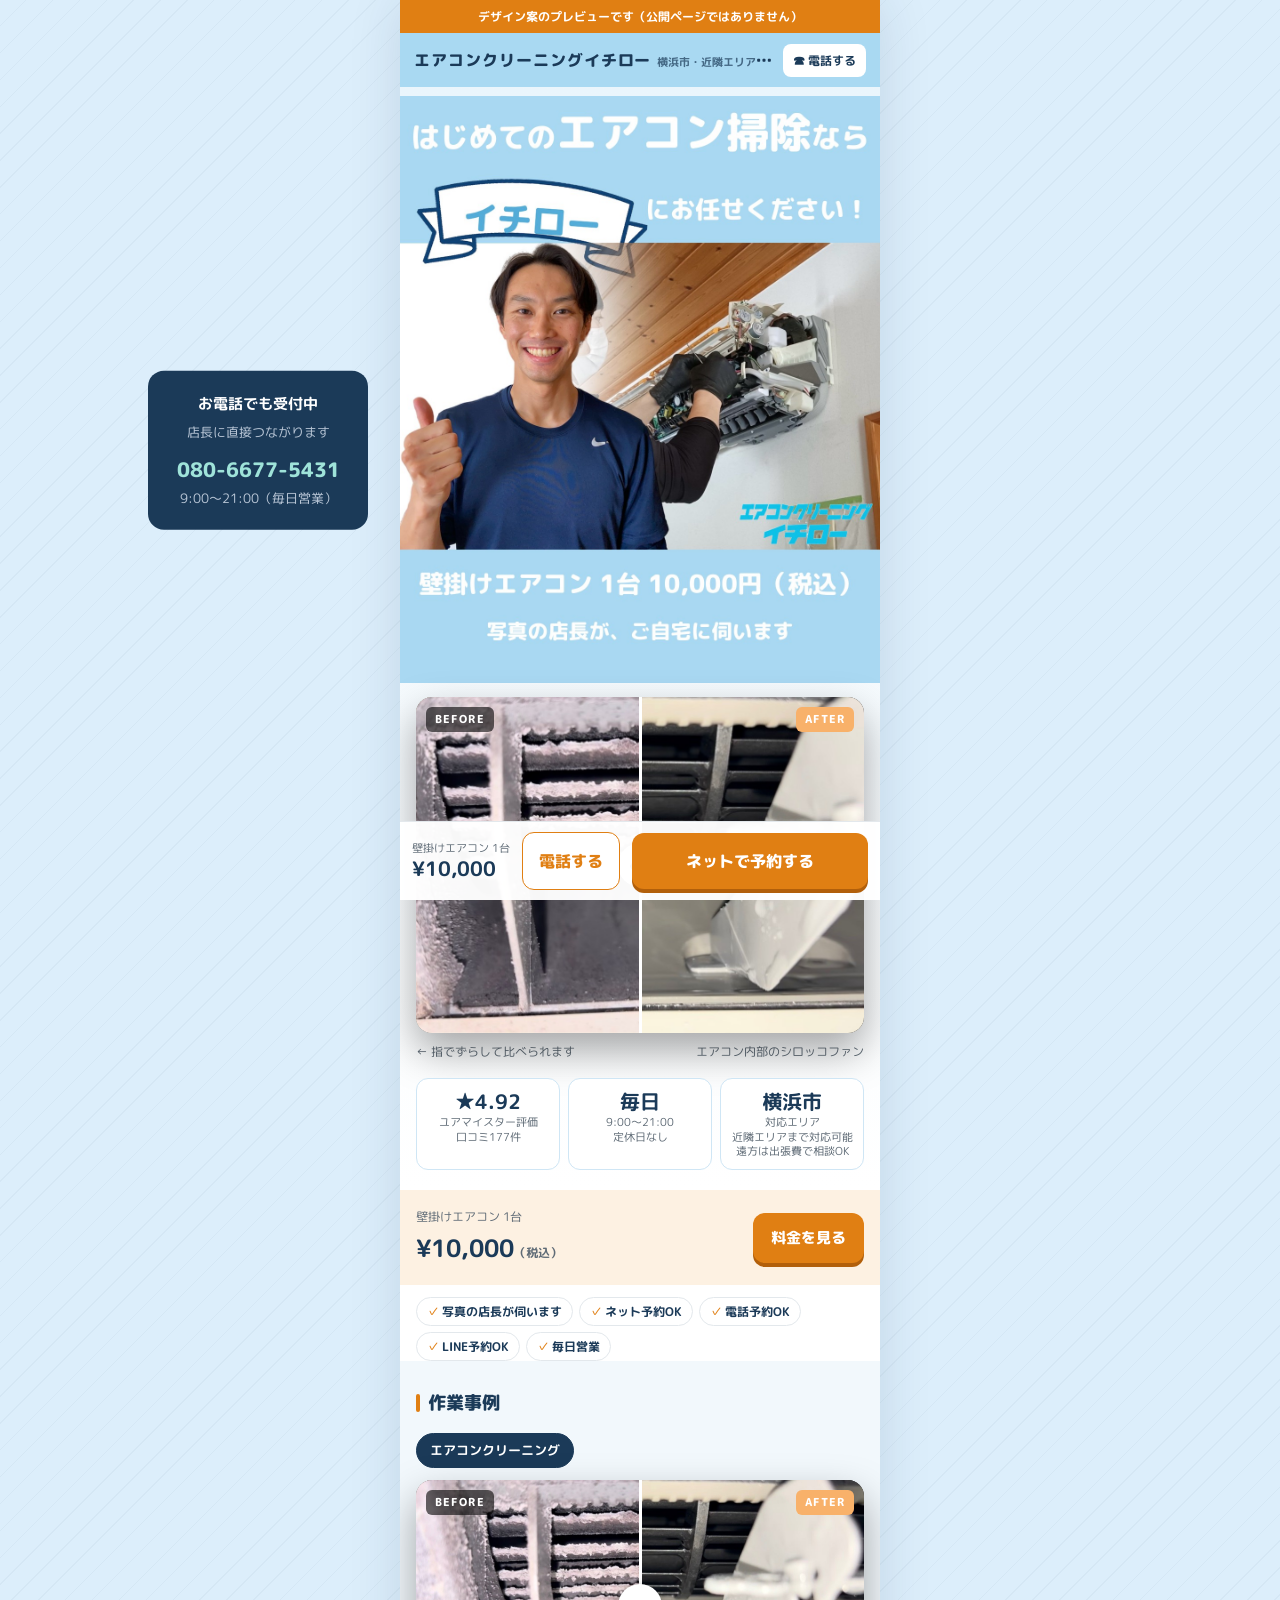
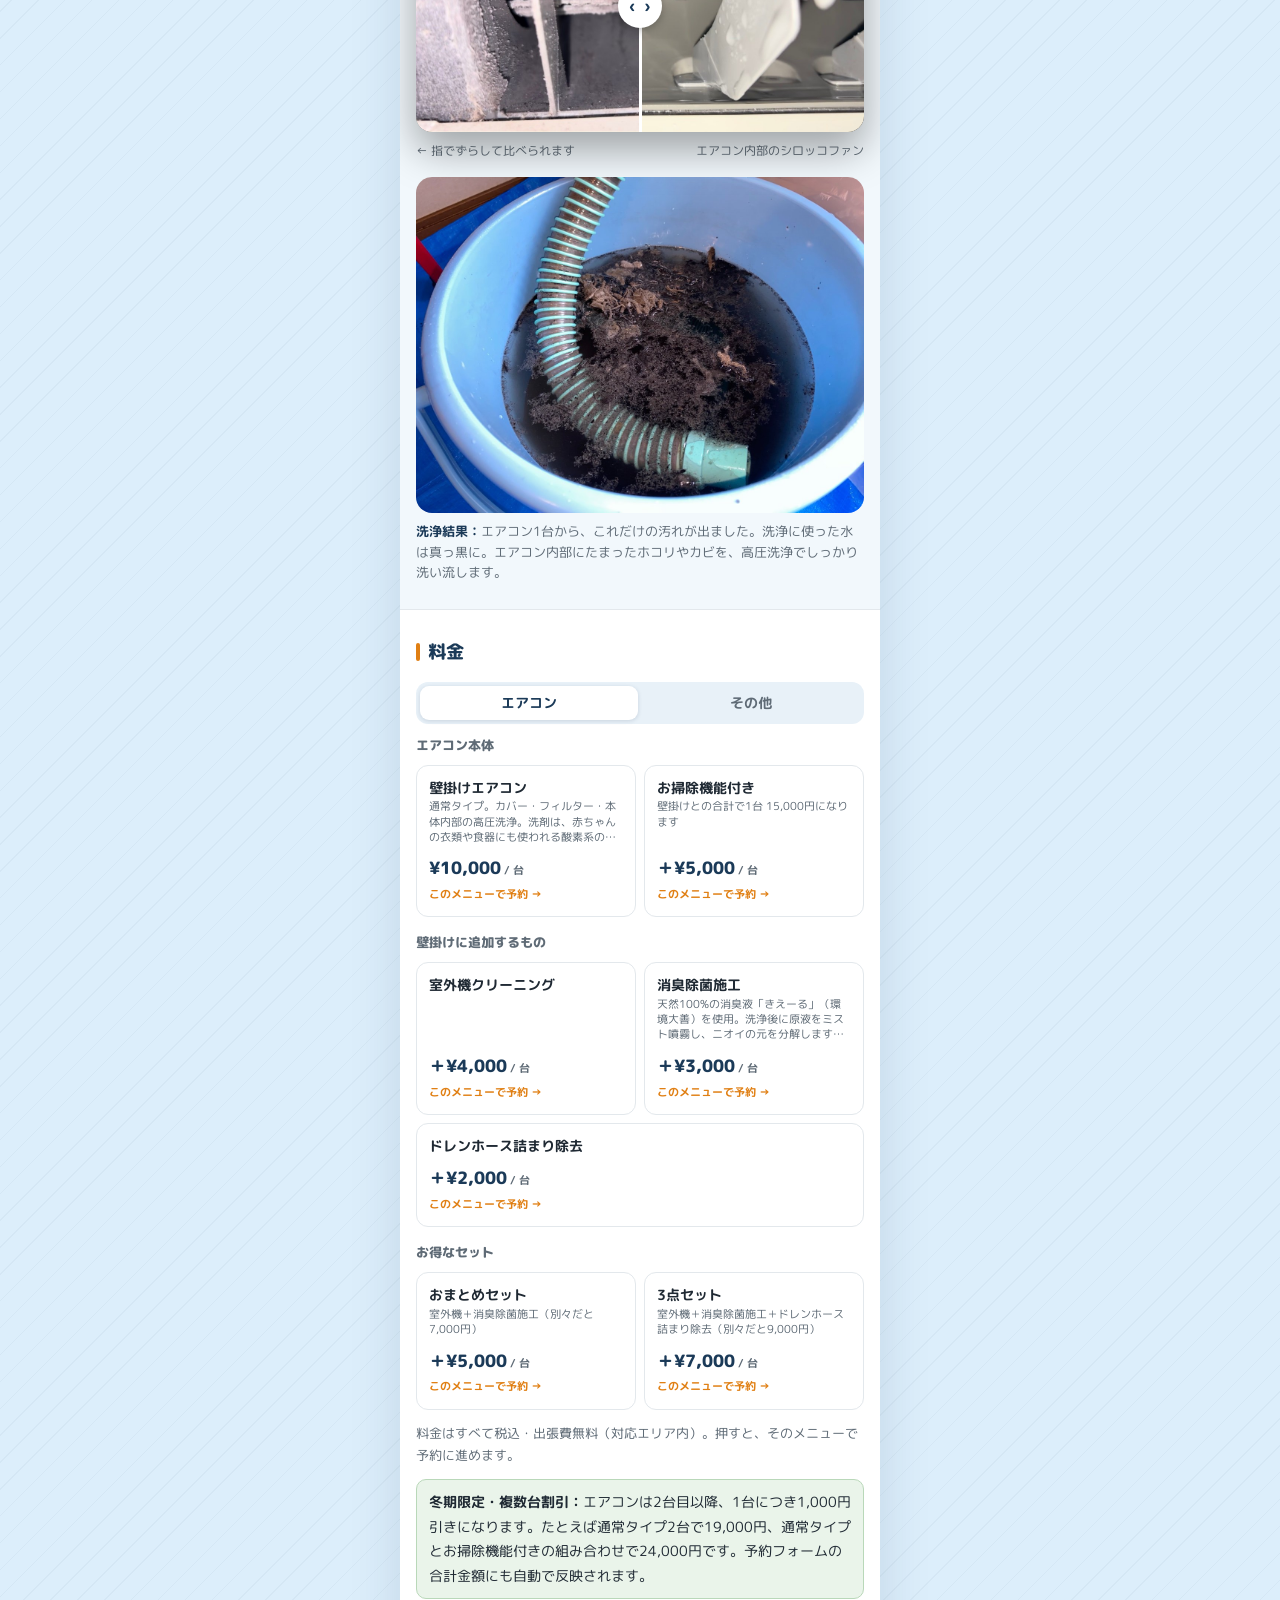
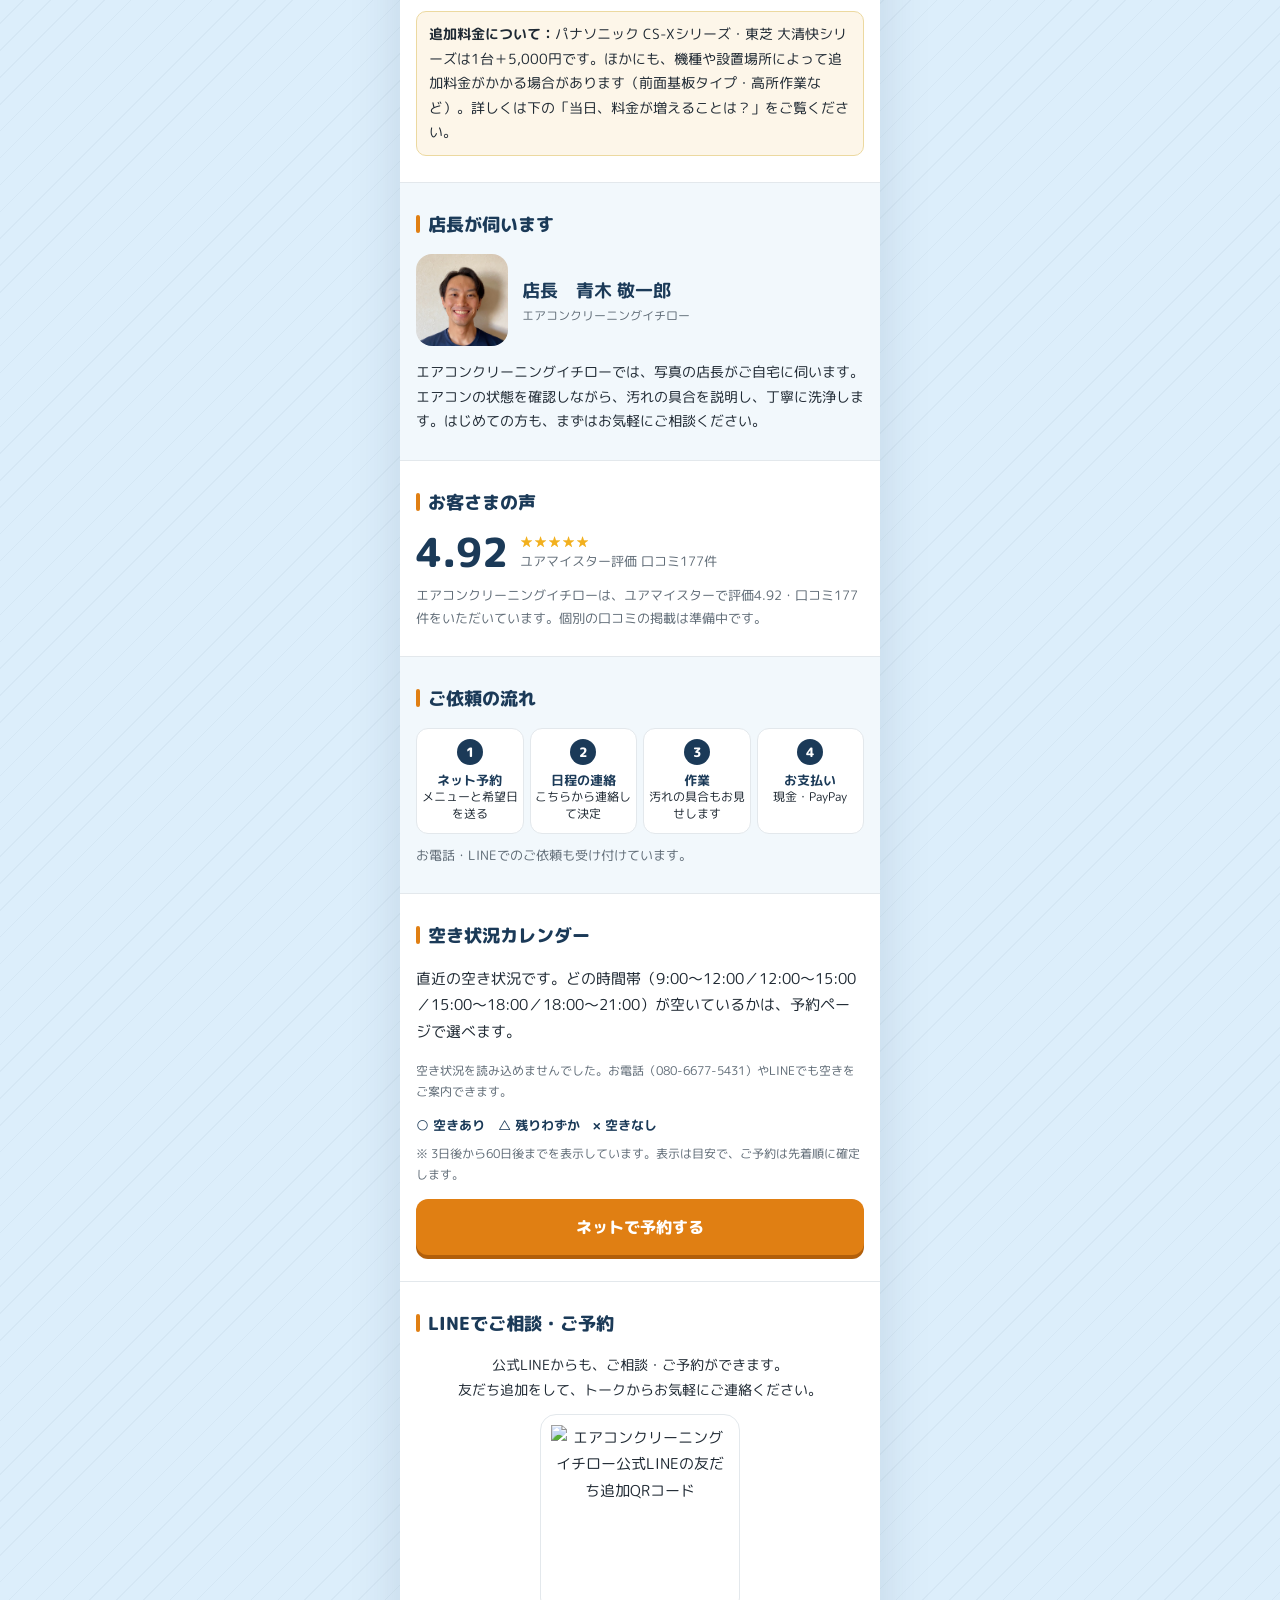
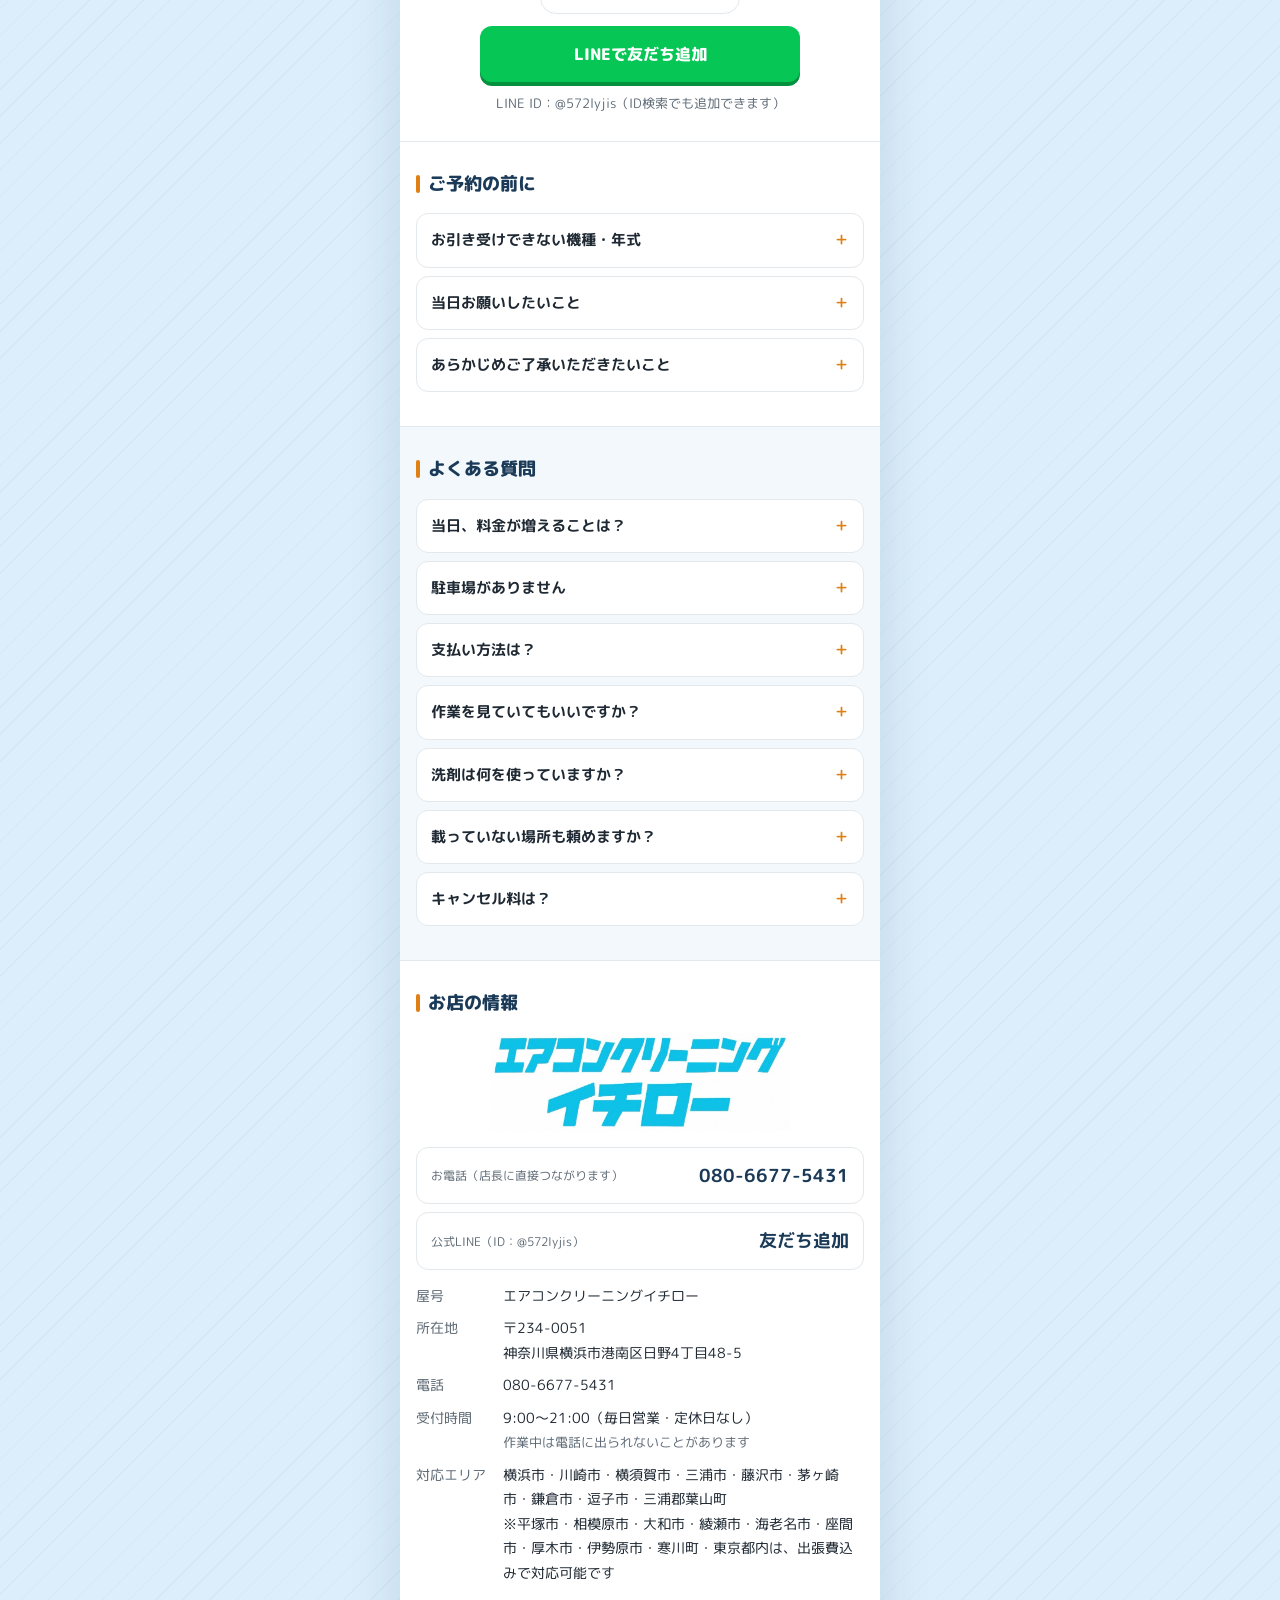
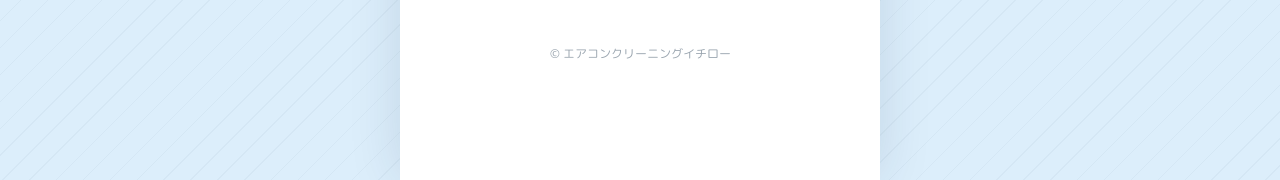
==== commit 484658c9: "デザイン案プレビュー：ヒーロー画像をサムネのバランスに合わせて差し替え" ====
--- a/draft.html
+++ b/draft.html
@@ -209,7 +209,7 @@
 
   <section class="top">
     <h1 class="sr-only">エアコンクリーニングは、イチローにおまかせ！</h1>
-    <img class="hero-img" src="[data-uri]" alt="はじめてのエアコン掃除なら、イチローにお任せください！ 壁掛けエアコン1台10,000円（税込）" width="1080" height="1320">
+    <img class="hero-img" src="[data-uri]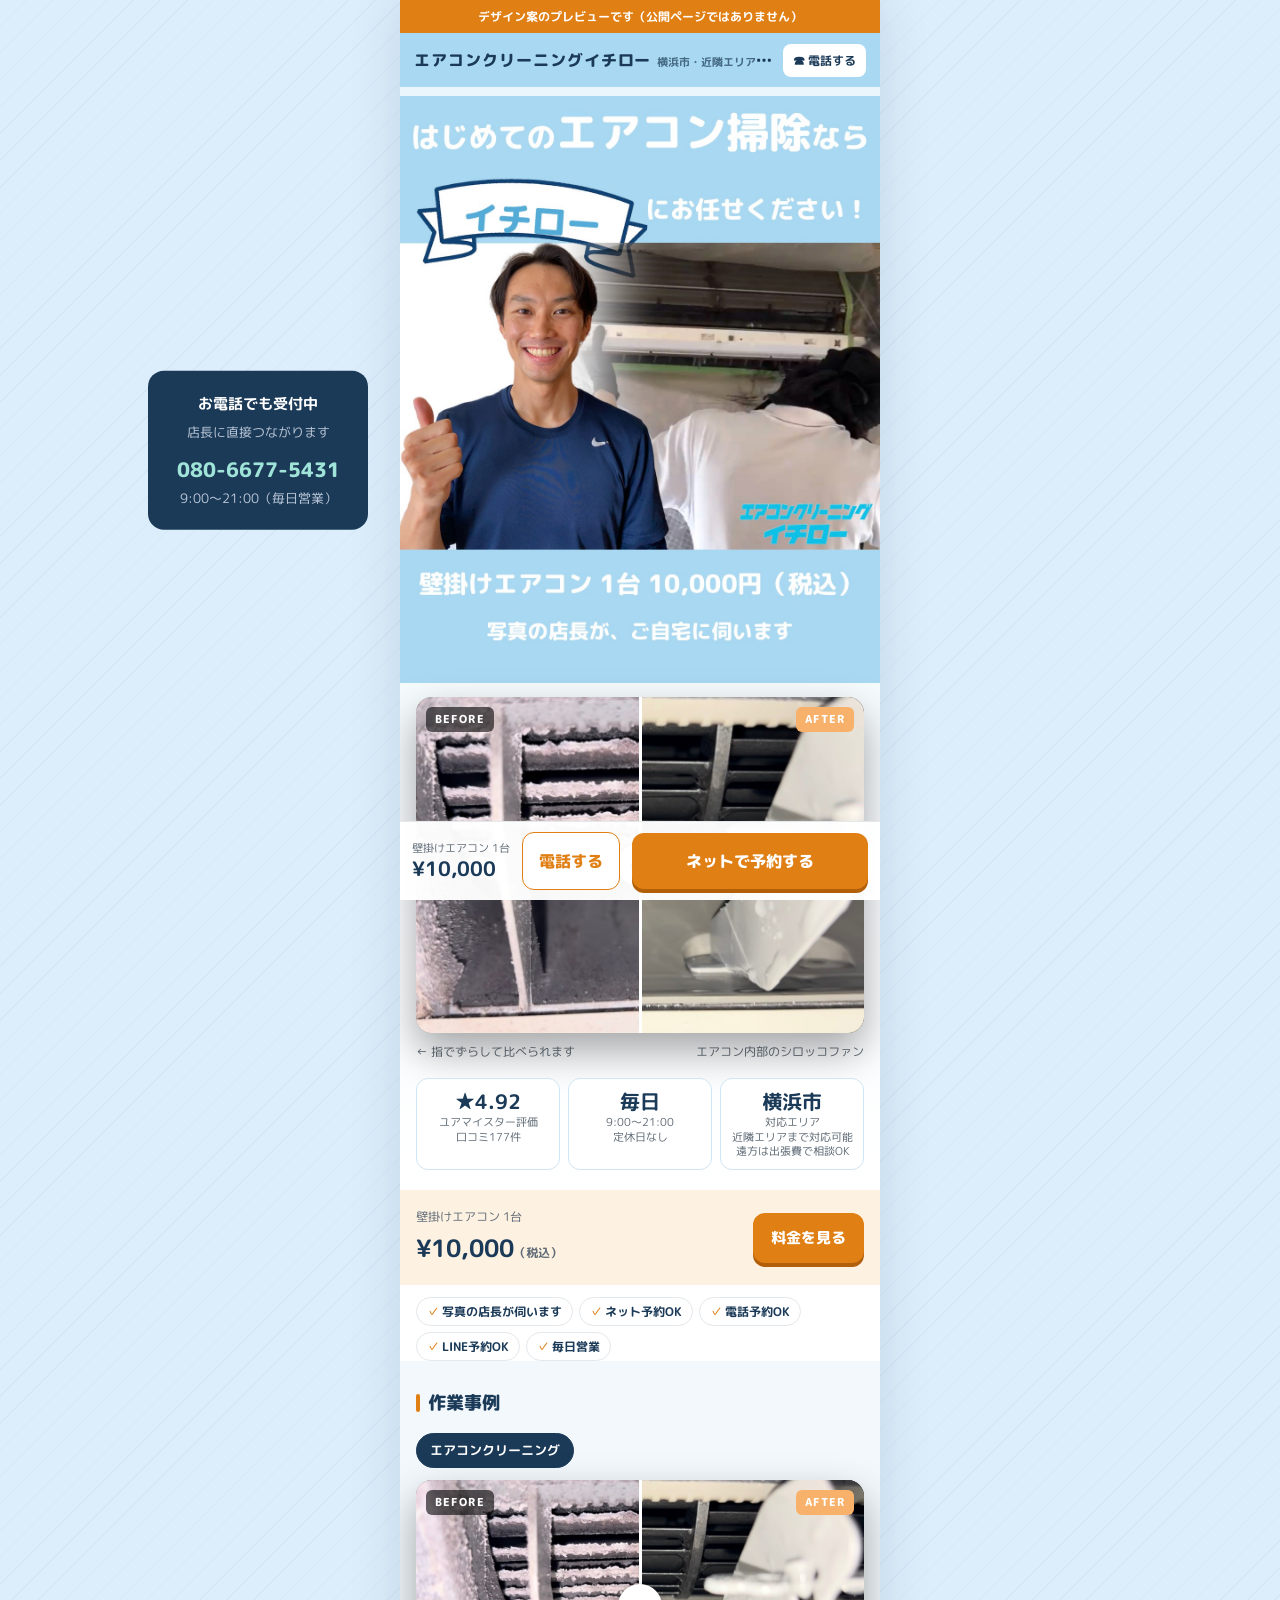
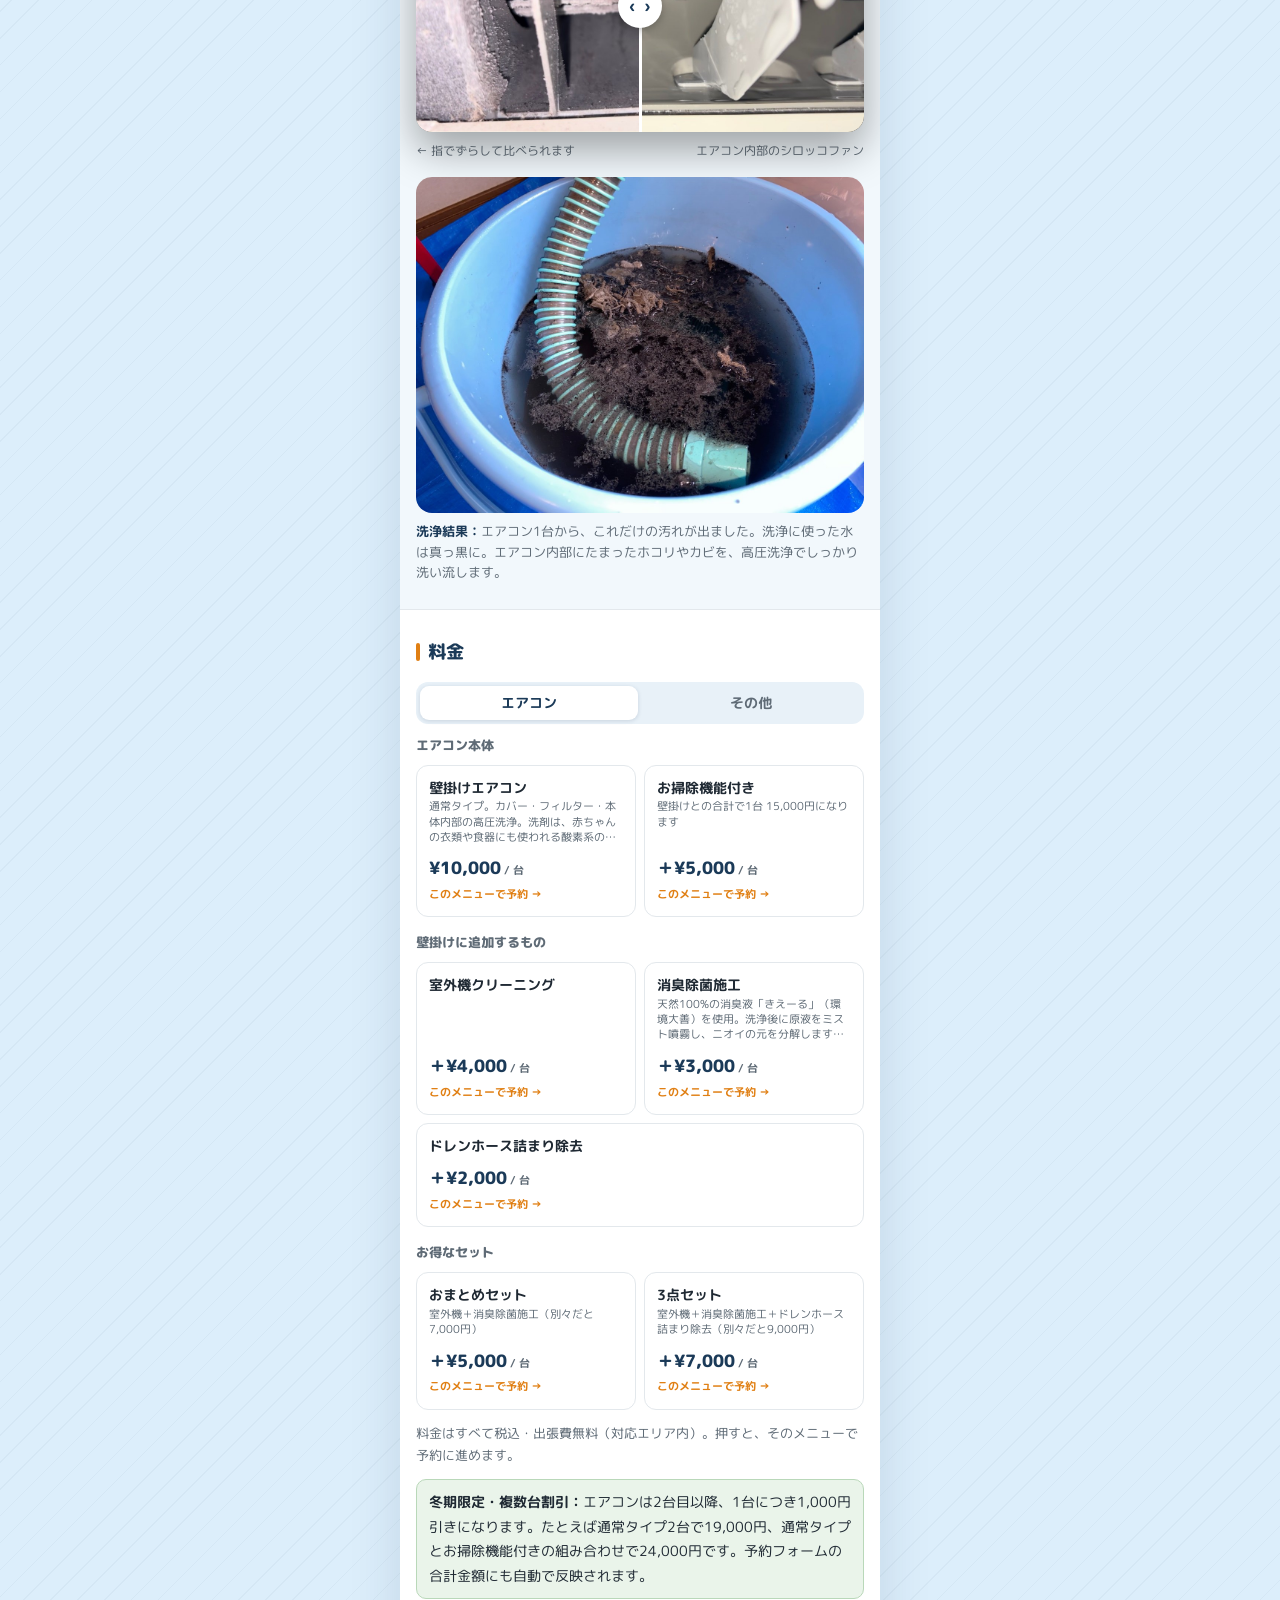
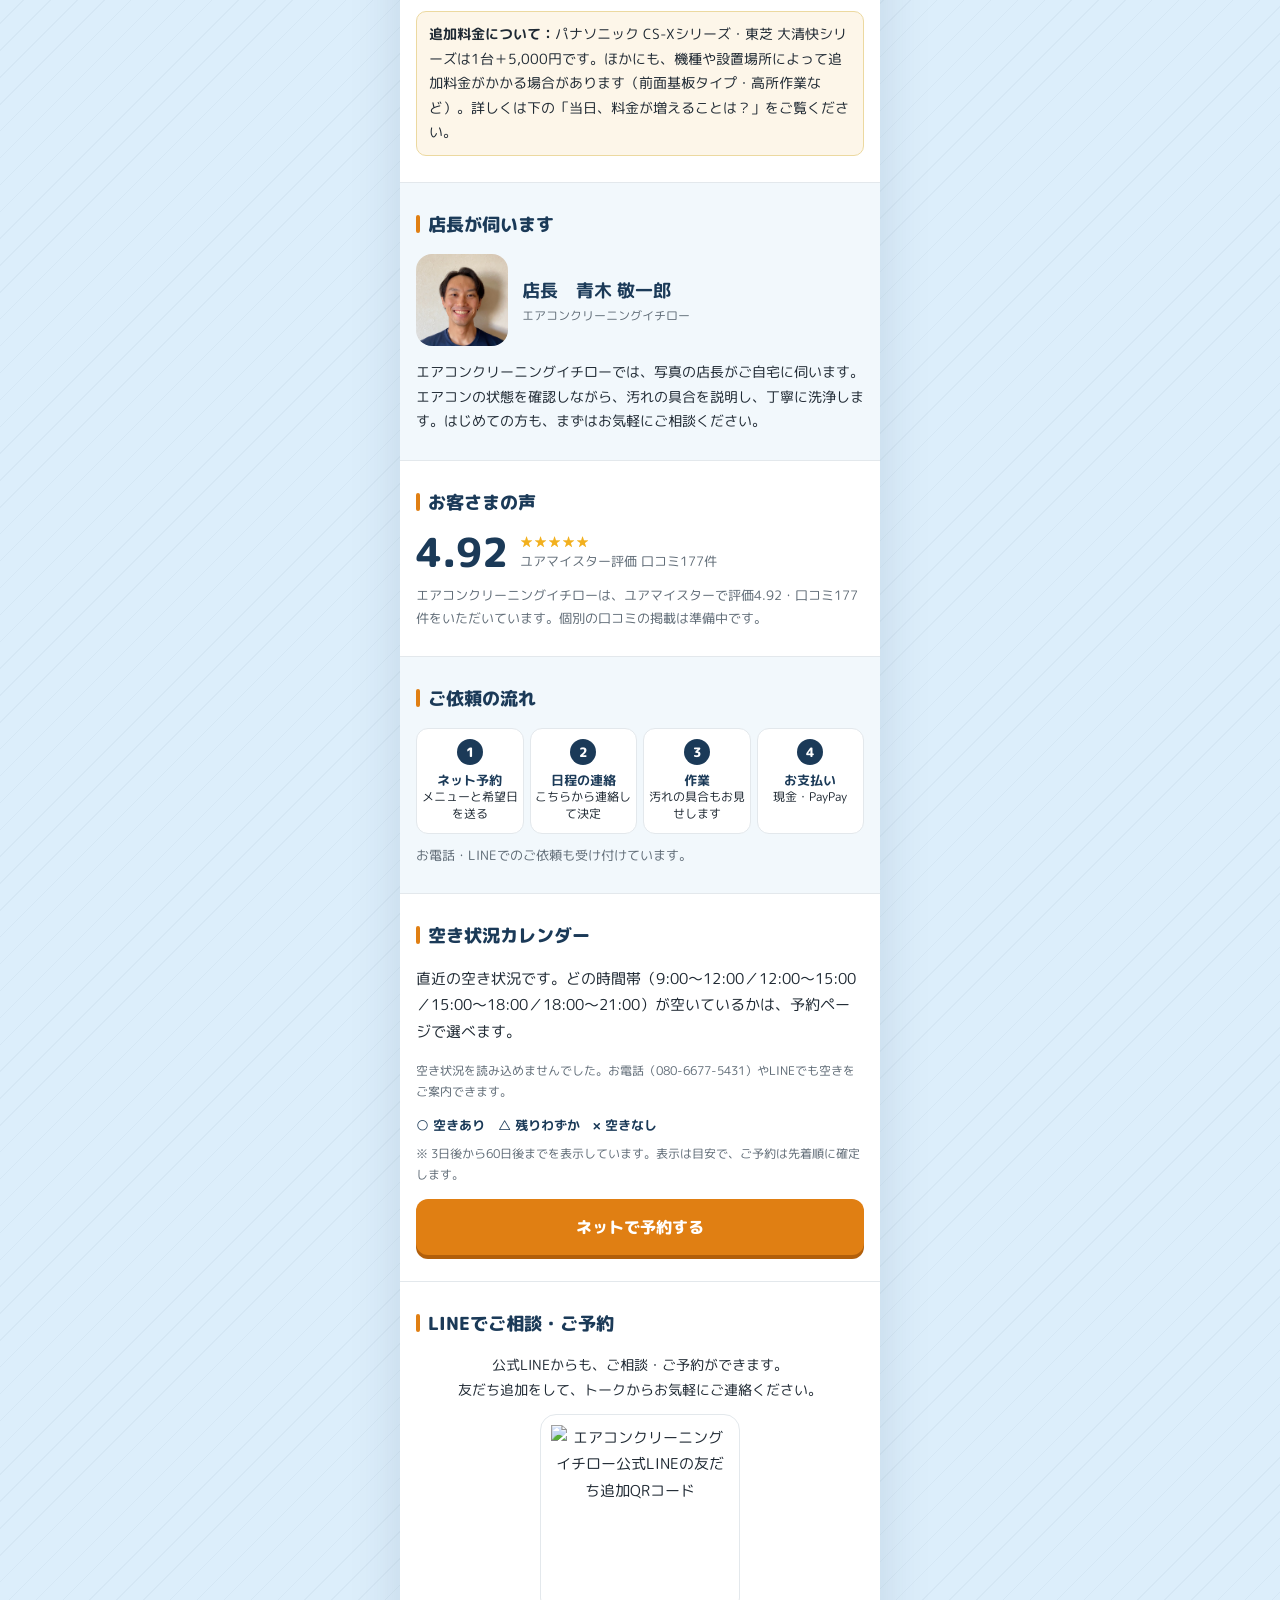
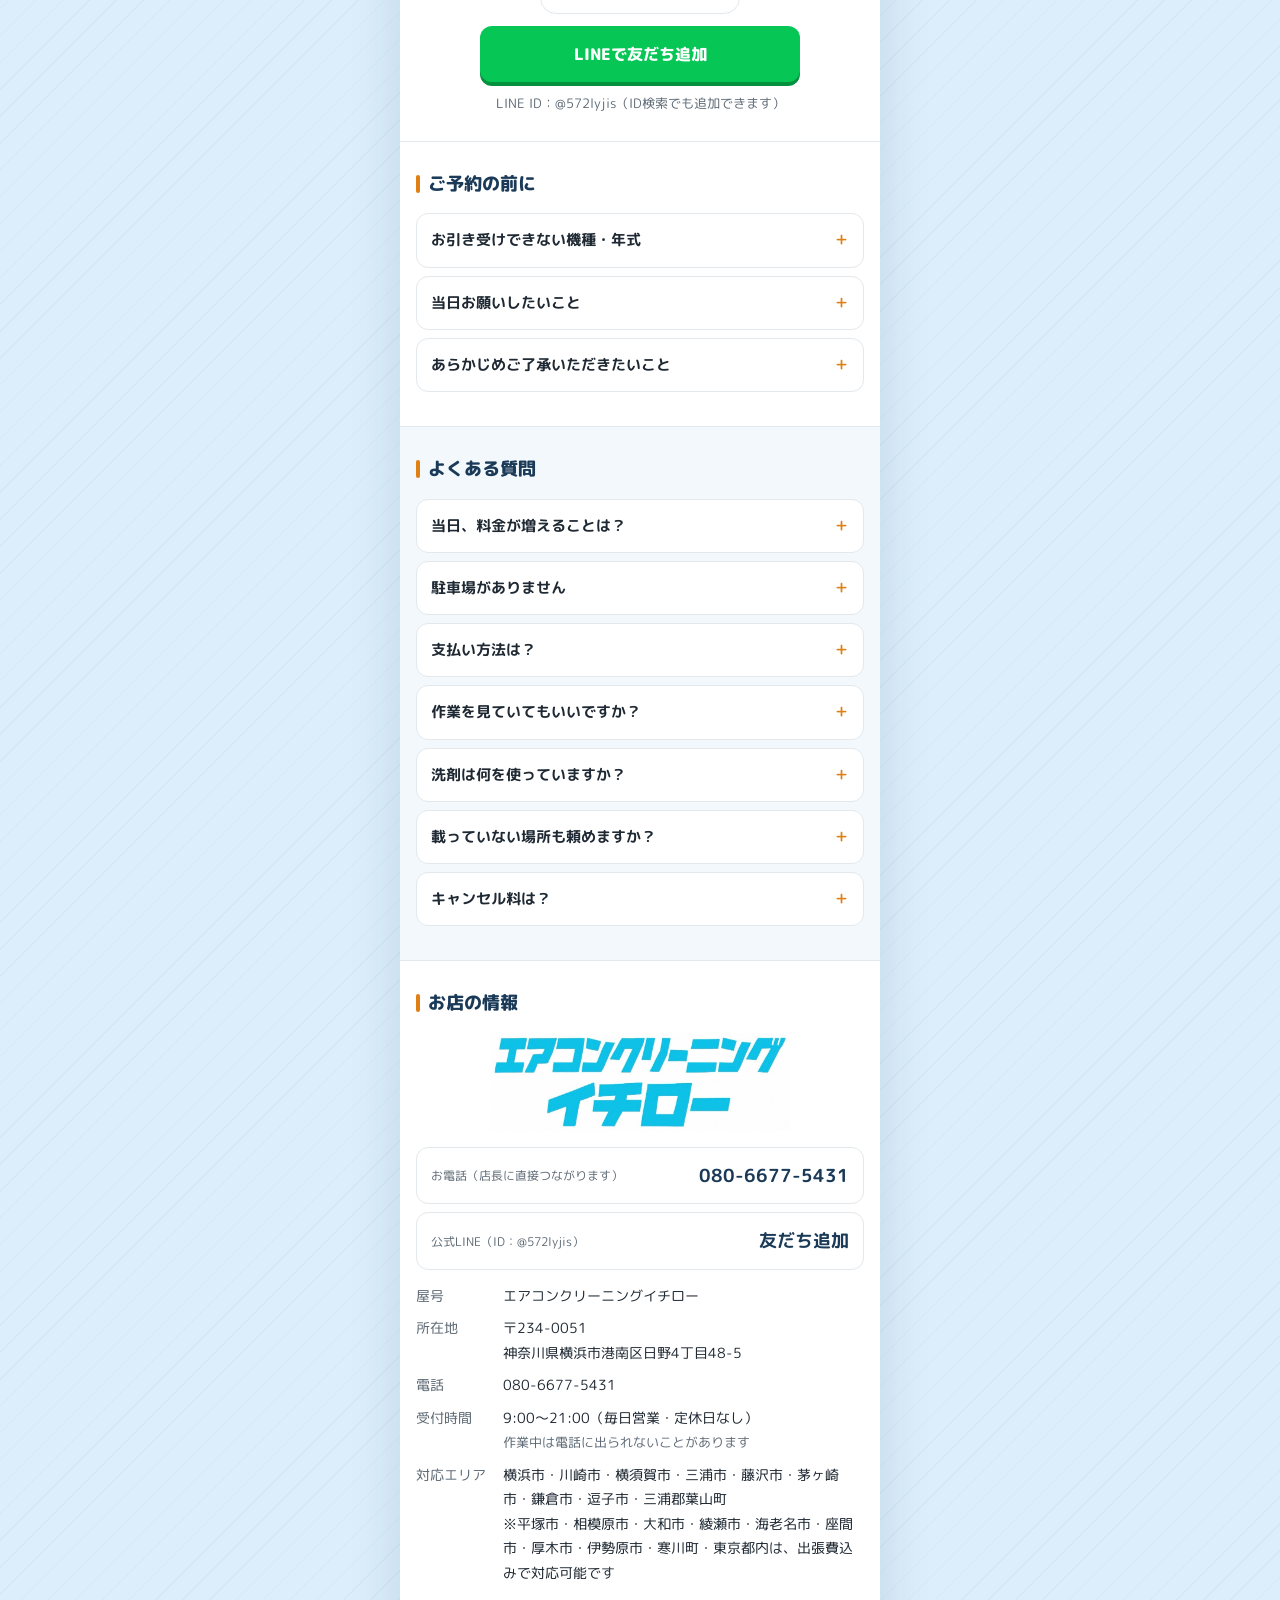
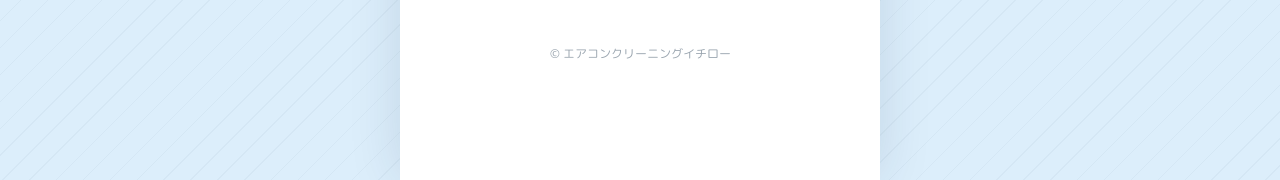
==== commit 5cf1001d: "デザイン案プレビュー：ヒーロー右写真をサムネと同じ洗浄写真に差し替え" ====
--- a/draft.html
+++ b/draft.html
@@ -209,7 +209,7 @@
 
   <section class="top">
     <h1 class="sr-only">エアコンクリーニングは、イチローにおまかせ！</h1>
-    <img class="hero-img" src="[data-uri]" alt="はじめてのエアコン掃除なら、イチローにお任せください！ 壁掛けエアコン1台10,000円（税込）" width="1080" height="1320">
+    <img class="hero-img" src="[data-uri]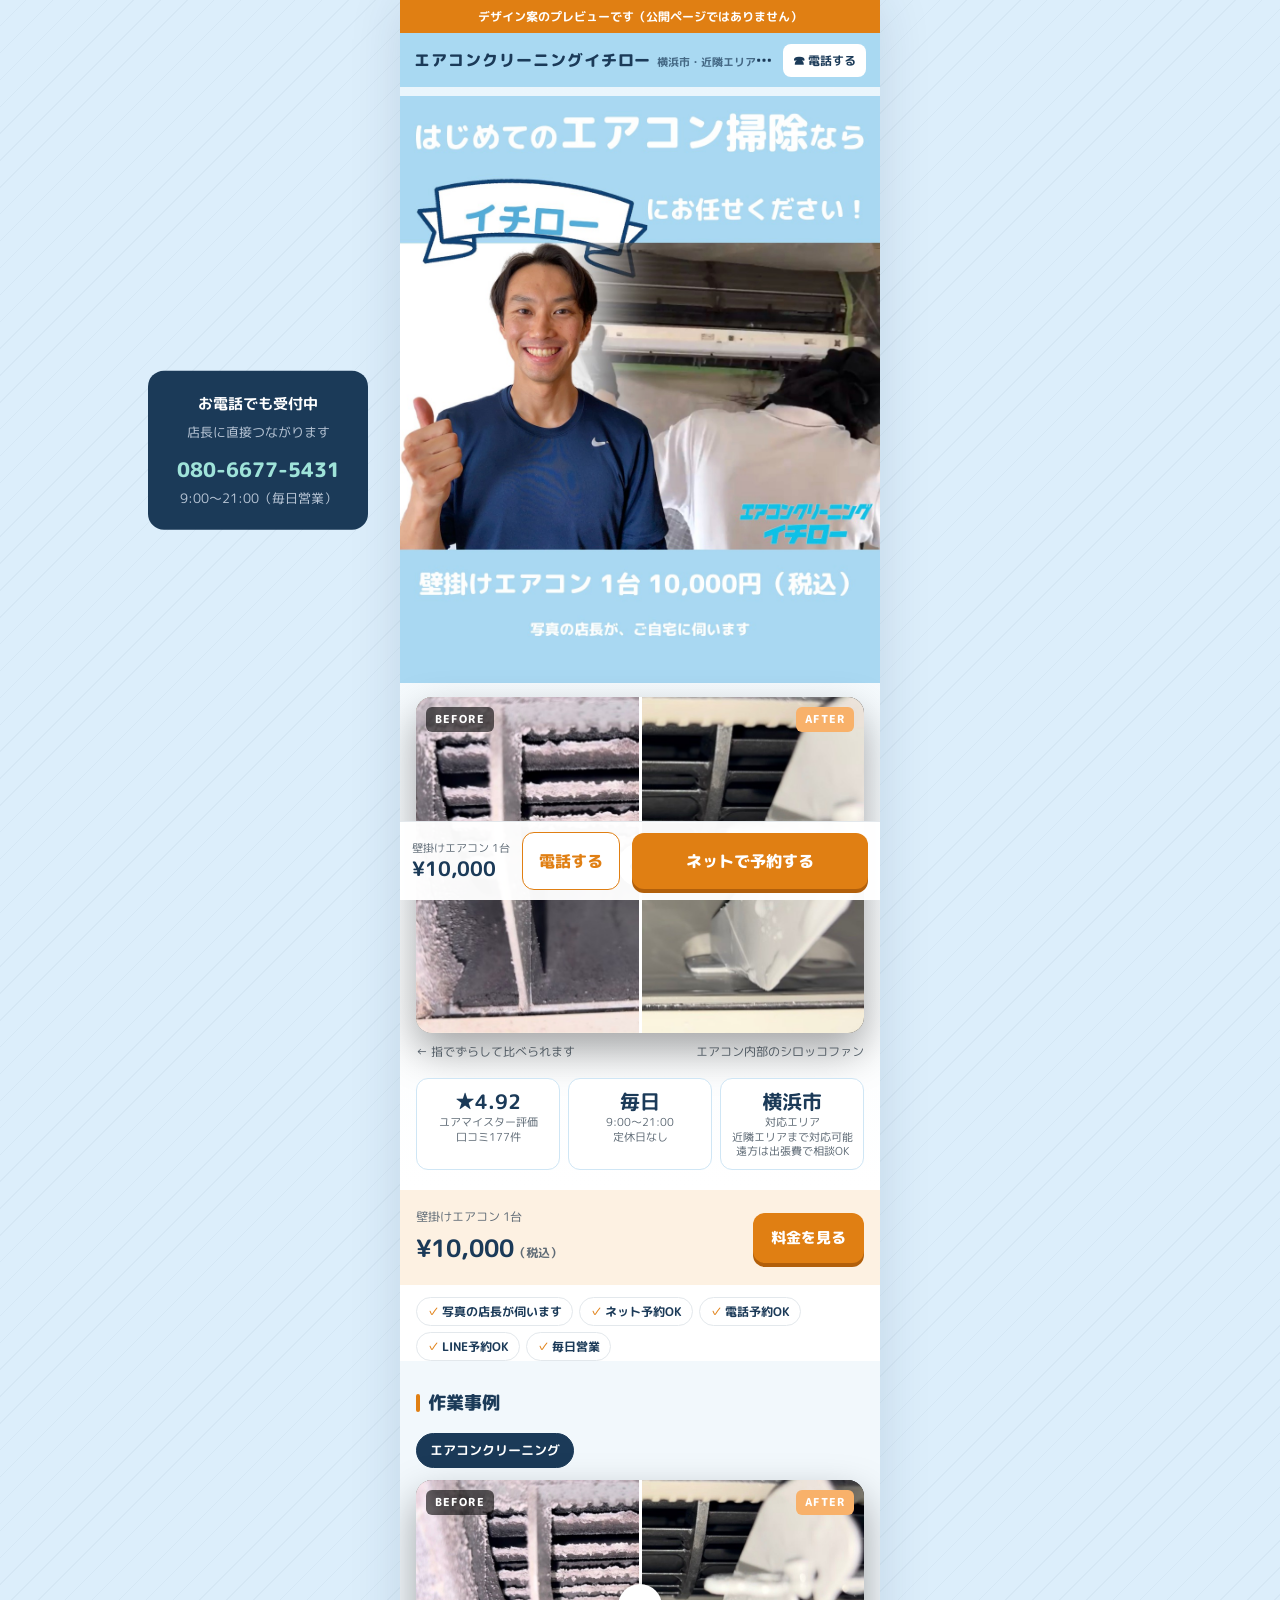
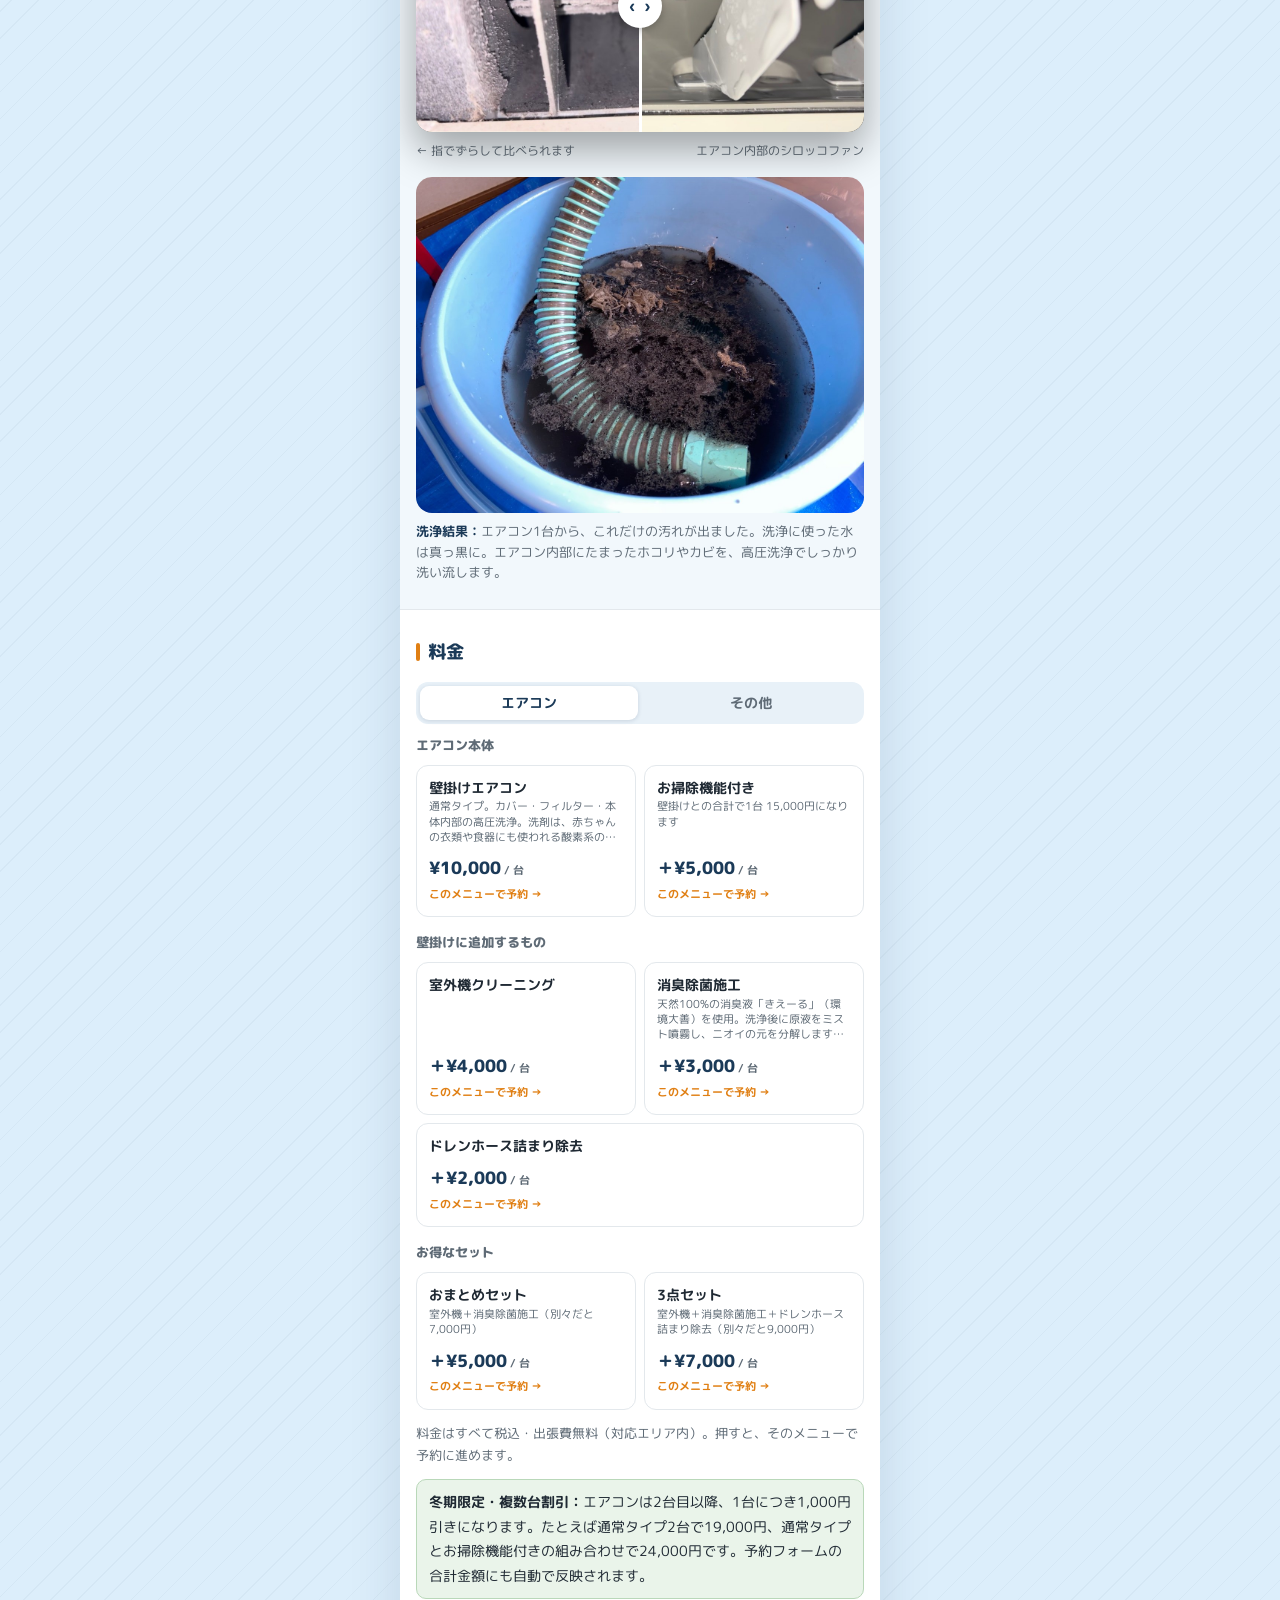
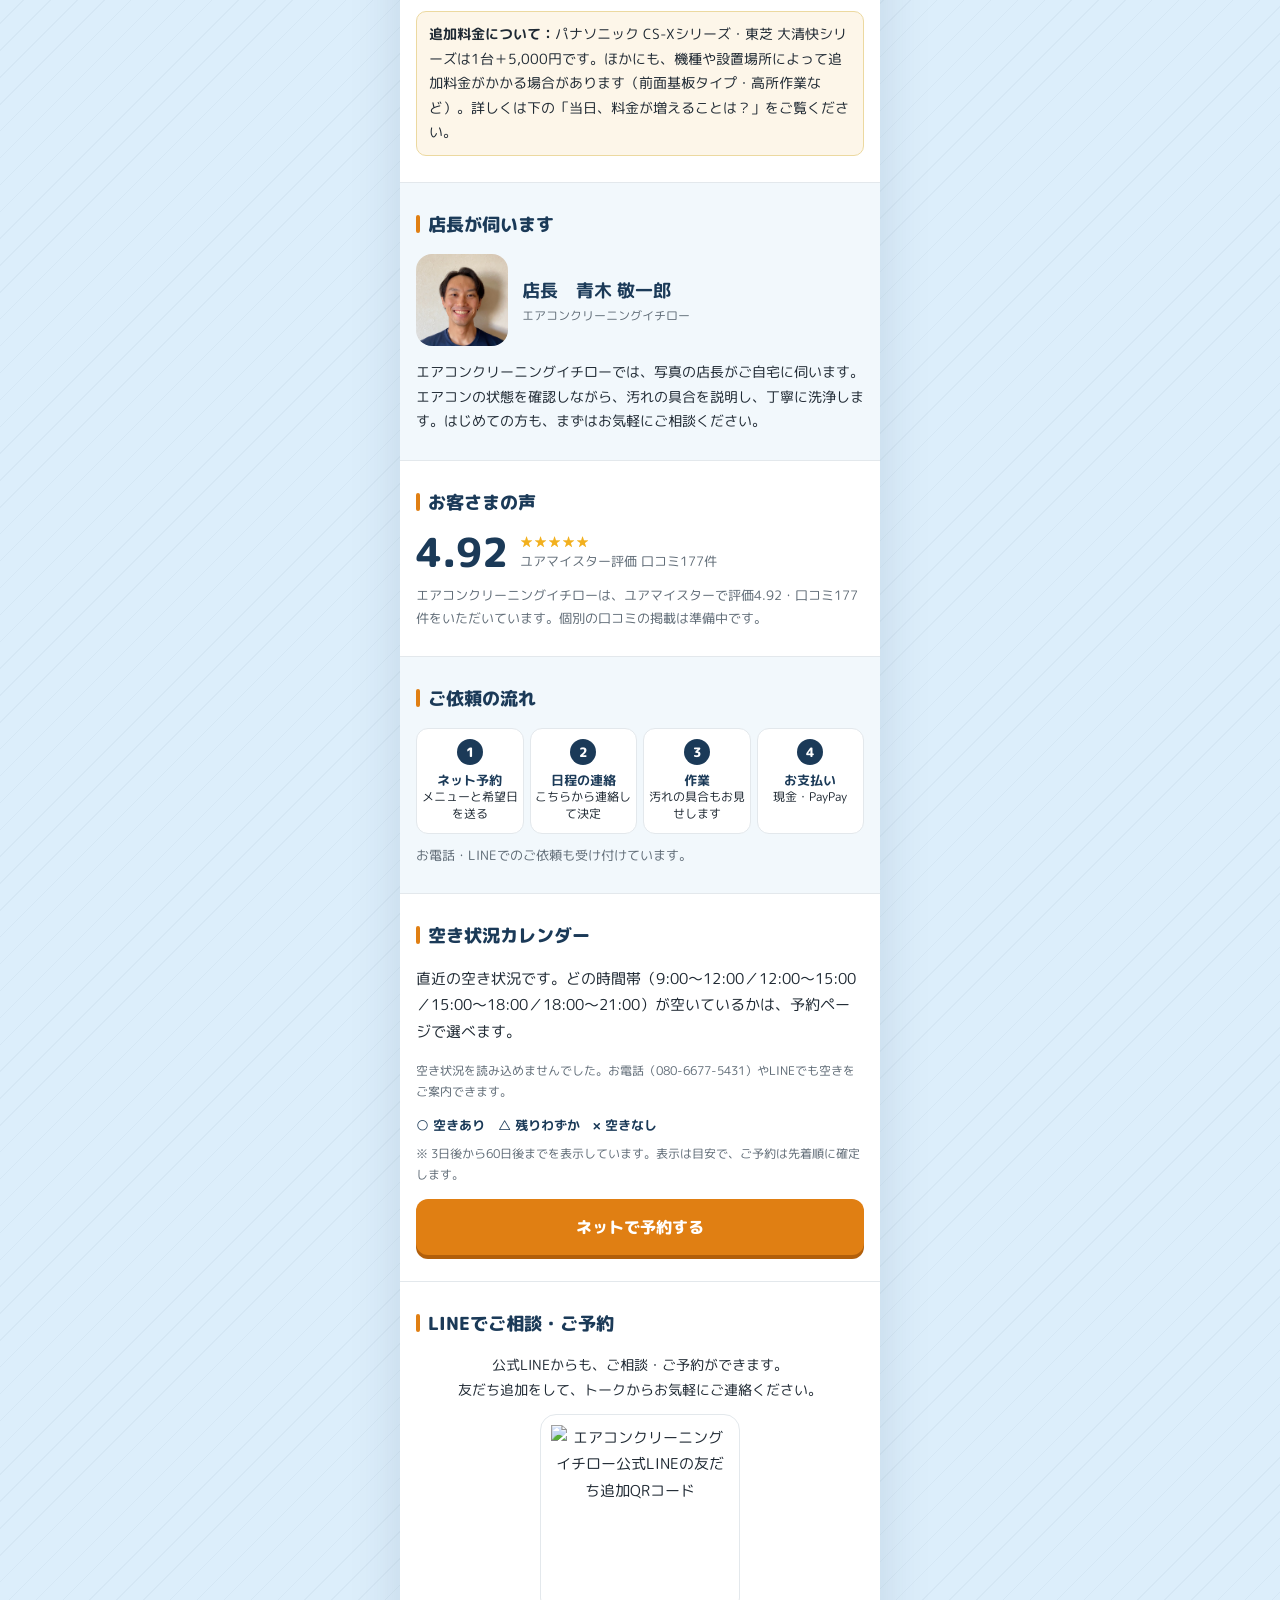
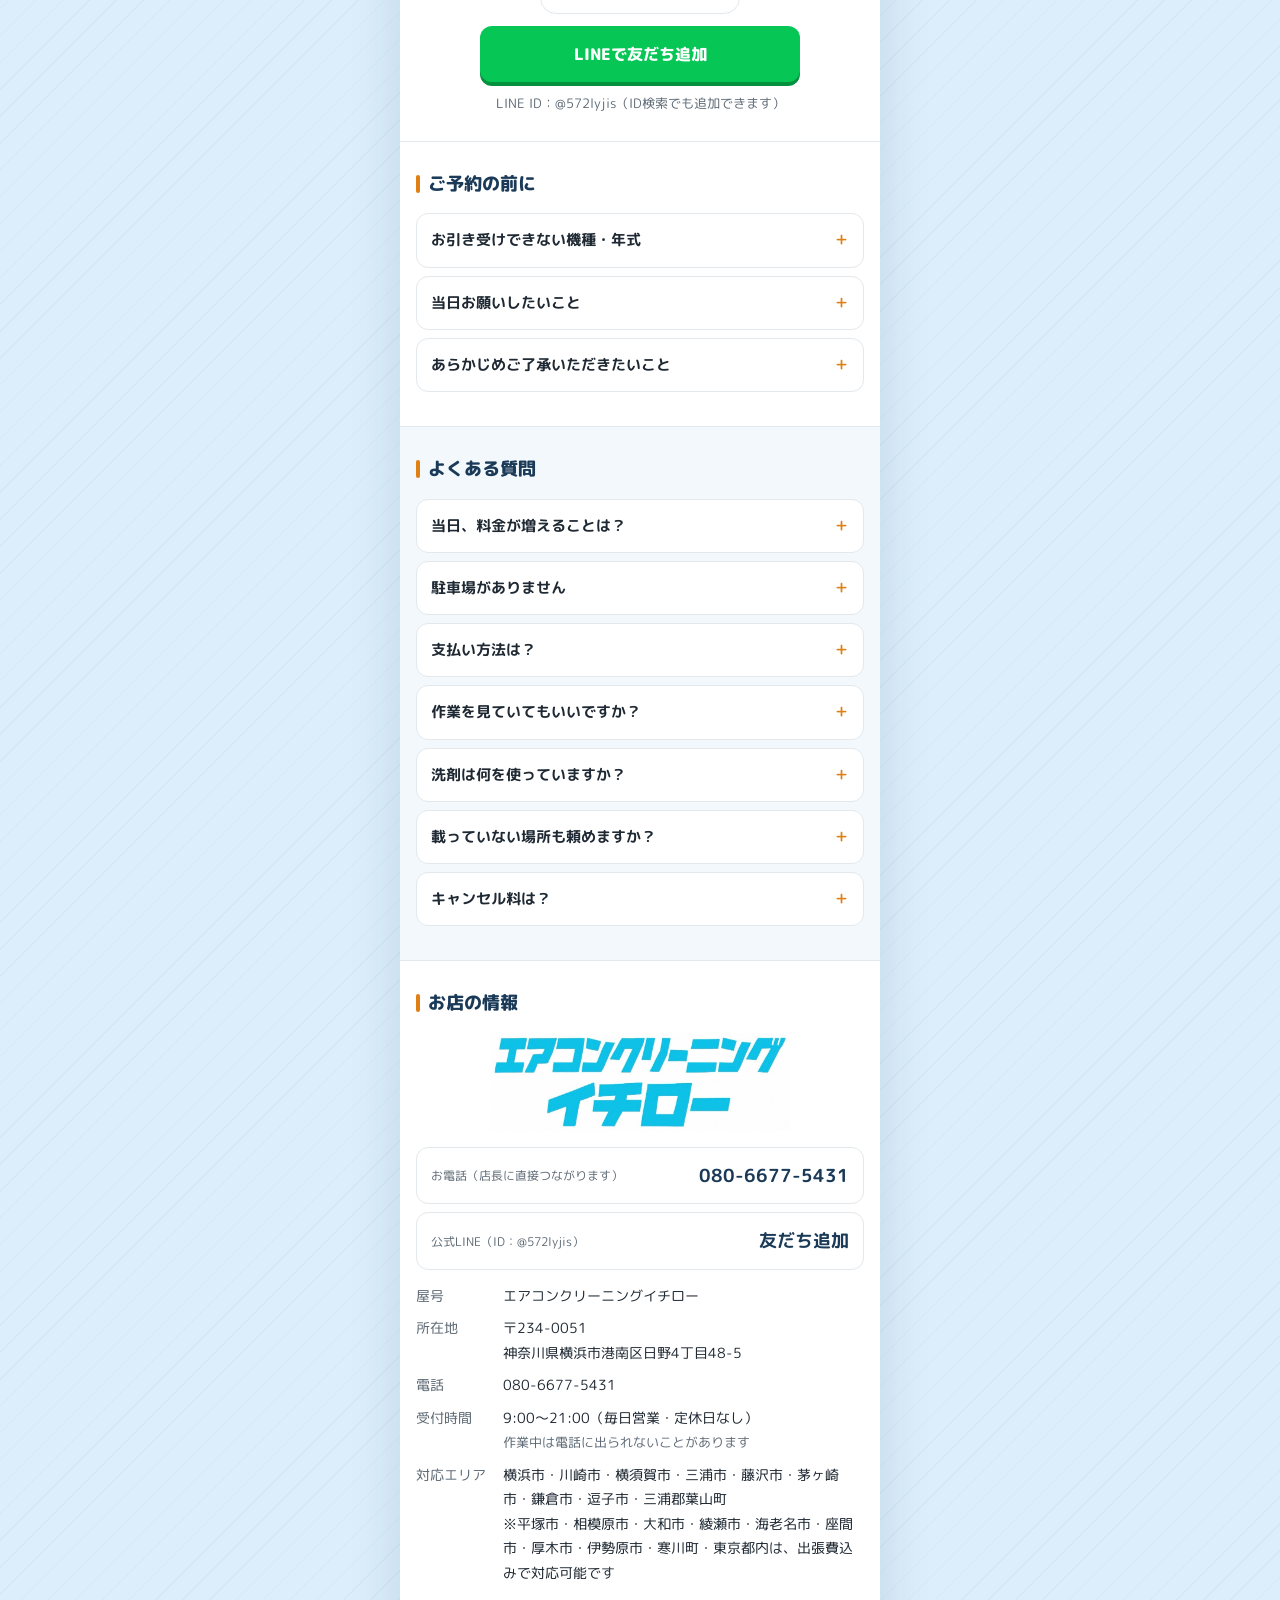
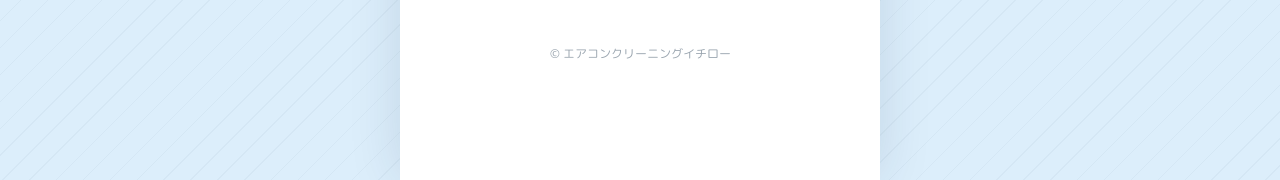
==== commit 3ce13f08: "デザイン案プレビュー：ヒーローをバランス指定プロンプト通りに作り直し" ====
--- a/draft.html
+++ b/draft.html
@@ -209,7 +209,7 @@
 
   <section class="top">
     <h1 class="sr-only">エアコンクリーニングは、イチローにおまかせ！</h1>
-    <img class="hero-img" src="[data-uri]" alt="はじめてのエアコン掃除なら、イチローにお任せください！ 壁掛けエアコン1台10,000円（税込）" width="1080" height="1320">
+    <img class="hero-img" src="[data-uri]